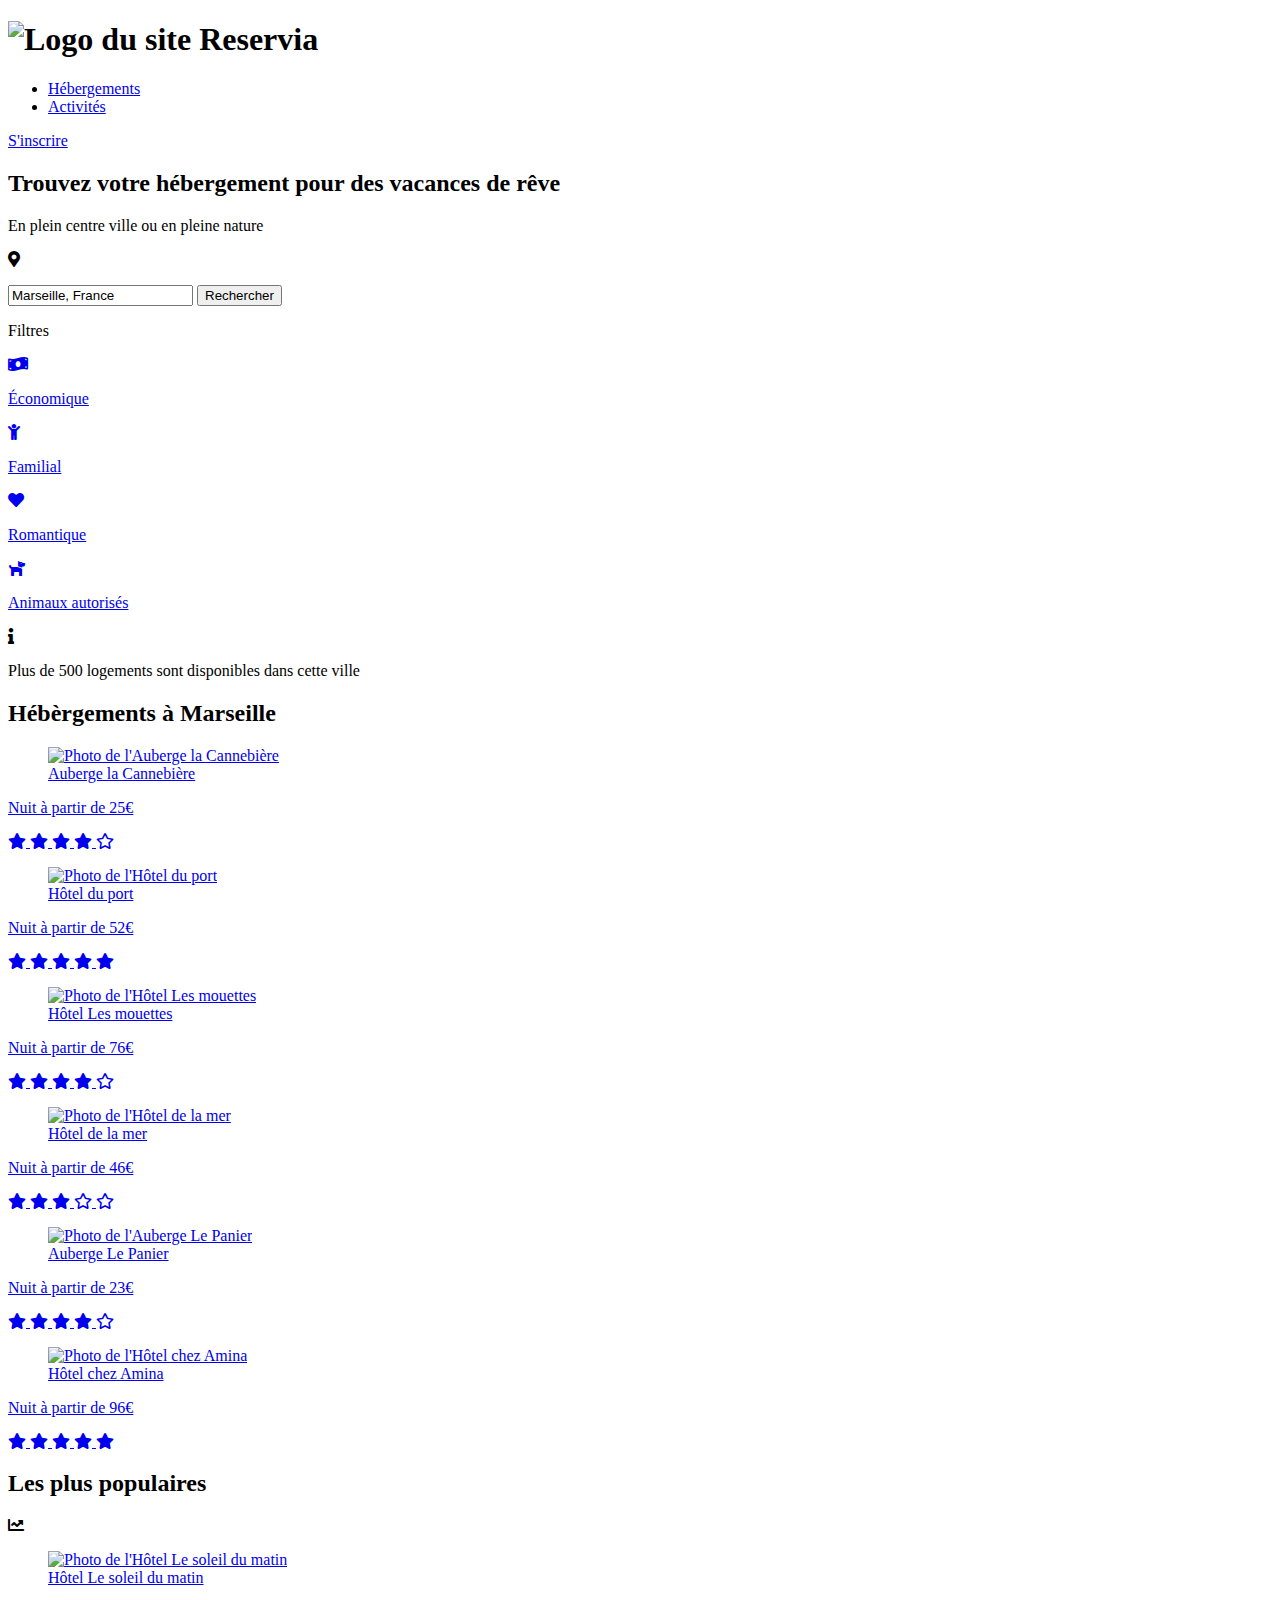
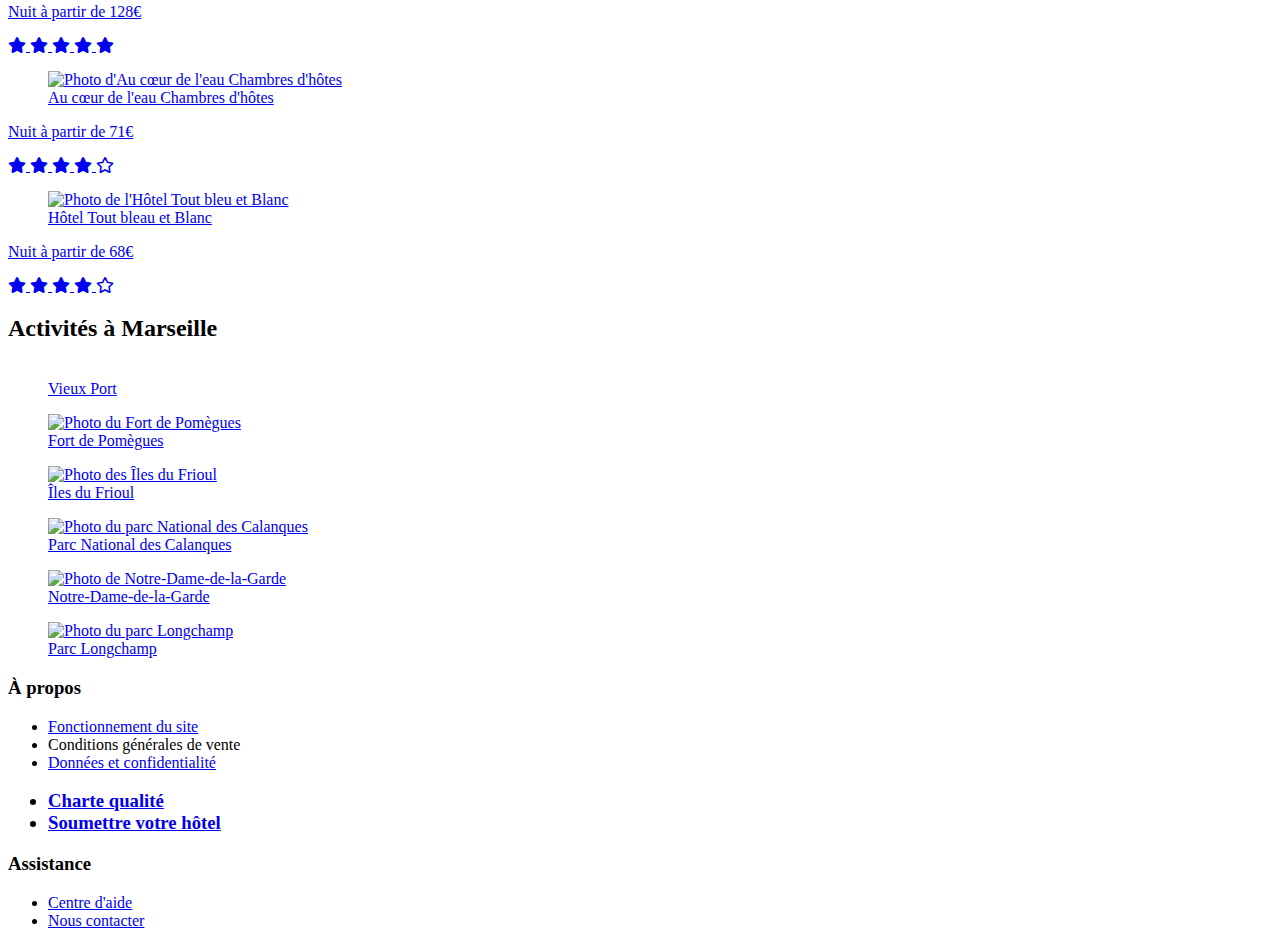
==== reservia.html @ 4b768fe3 "dossiers ajoutés" ====
<!DOCTYPE html>
<html lang="fr">
    <head>
        <meta charset="utf-8" />
        <link rel="stylesheet" href="style.css" />
        <link rel="stylesheet" href="icones/css/all.css" />
        <title>Reservia</title>
    </head>

    <body>
        <div id="bloc_page">
            <header>
                <div id="titre_principal">
                    <h1 id="logo_site"><img src="images/logo/Reservia.svg" alt="Logo du site Reservia" /></h1>
                </div>

                <nav>
                    <ul>
                        <li><a href="#hebergements">Hébergements</a></li>
                        <li><a href="#activites">Activités</a></li>
                    </ul>
                </nav>
                <p id="inscription"><a href="#">S'inscrire</a></p>
            </header>

            <h2>Trouvez votre hébergement pour des vacances de rêve</h2>
            <p>En plein centre ville ou en pleine nature</p>

            <section>
                <div id="recherche">
                    <i class="fas fa-map-marker-alt" id="map_marker"></i>
                    <form method="POST" action="">
                        <p>
                            <input type="search" value="Marseille, France" name="lieu" id="lieu" />
                            <button type="submit">Rechercher</button>
                        </p>
                    </form>
                </div>

                <div id="filtres">
                    <p>Filtres</p>
                    <a href="#">
                        <div class="filtre" id="eco">
                            <i class="fas fa-money-bill-wave"></i><p>Économique</p>
                        </div>
                    </a>
                    <a href="#">
                        <div class="filtre" id="famille">
                            <i class="fas fa-child"></i><p>Familial</p>
                        </div>
                    </a>
                    <a href="#">
                        <div class="filtre" id="romance">
                            <i class="fas fa-heart"></i><p>Romantique</p>
                        </div>
                    </a>
                    <a href="#">
                        <div class="filtre" id="animaux">
                            <i class="fas fa-dog"></i><p>Animaux autorisés</p>
                        </div>
                    </a>
                </div>

                <div id="info">
                    <i class="fas fa-info"></i><p>Plus de 500 logements sont disponibles dans cette ville</p>
                </div>

                <div id="hebergements">
                    <div id="heberge_globaux">
                        <h2>Hébèrgements à Marseille</h2>
                        <a href="#">
                            <div>
                                <figure>
                                    <img src="images/hebergements/4_small/marcus-loke-WQJvWU_HZFo-unsplash.jpg" alt="Photo de l'Auberge la Cannebière" />
                                    <figcaption>Auberge la Cannebière</figcaption>
                                </figure>
                                <p>Nuit à partir de 25€</p>
                                <i class="fas fa-star"></i>
                                <i class="fas fa-star"></i>
                                <i class="fas fa-star"></i>
                                <i class="fas fa-star"></i>
                                <i class="far fa-star"></i>
                            </div>
                        </a>
                        <a href="#">
                            <div>
                                <figure>
                                    <img src="images/hebergements/4_small/fred-kleber-gTbaxaVLvsg-unsplash.jpg" alt="Photo de l'Hôtel du port" />
                                    <figcaption>Hôtel du port</figcaption>
                                </figure>
                                <p>Nuit à partir de 52€</p>
                                <i class="fas fa-star"></i>
                                <i class="fas fa-star"></i>
                                <i class="fas fa-star"></i>
                                <i class="fas fa-star"></i>
                                <i class="fas fa-star"></i>
                            </div>
                        </a>
                        <a href="#">
                            <div>
                                <figure>
                                    <img src="images/hebergements/4_small/reisetopia-B8WIgxA_PFU-unsplash.jpg" alt="Photo de l'Hôtel Les mouettes" />
                                    <figcaption>Hôtel Les mouettes</figcaption>
                                </figure>
                                <p>Nuit à partir de 76€</p>
                                <i class="fas fa-star"></i>
                                <i class="fas fa-star"></i>
                                <i class="fas fa-star"></i>
                                <i class="fas fa-star"></i>
                                <i class="far fa-star"></i>
                            </div>
                        </a>
                        <a href="#">
                            <div>
                                <figure>
                                    <img src="images/hebergements/4_small/annie-spratt-Eg1qcIitAuA-unsplash.jpg" alt="Photo de l'Hôtel de la mer" />
                                    <figcaption>Hôtel de la mer</figcaption>
                                </figure>
                                <p>Nuit à partir de 46€</p>
                                <i class="fas fa-star"></i>
                                <i class="fas fa-star"></i>
                                <i class="fas fa-star"></i>
                                <i class="far fa-star"></i>
                                <i class="far fa-star"></i>
                            </div>
                        </a>
                        <a href="#">
                            <div>
                                <figure>
                                    <img src="images/hebergements/4_small/nicate-lee-kT-ZyaiwBe0-unsplash.jpg" alt="Photo de l'Auberge Le Panier" />
                                    <figcaption>Auberge Le Panier</figcaption>
                                </figure>
                                <p>Nuit à partir de 23€</p>
                                <i class="fas fa-star"></i>
                                <i class="fas fa-star"></i>
                                <i class="fas fa-star"></i>
                                <i class="fas fa-star"></i>
                                <i class="far fa-star"></i>
                            </div>
                        </a>
                        <a href="#">
                            <div>
                                <figure>
                                    <img src="images/hebergements/4_small/febrian-zakaria-M6S1WvfW68A-unsplash.jpg" alt="Photo de l'Hôtel chez Amina" />
                                    <figcaption>Hôtel chez Amina</figcaption>
                                </figure>
                                <p>Nuit à partir de 96€</p>
                                <i class="fas fa-star"></i>
                                <i class="fas fa-star"></i>
                                <i class="fas fa-star"></i>
                                <i class="fas fa-star"></i>
                                <i class="fas fa-star"></i>
                            </div>
                        </a>
                    </div>
                    <div id="populaires">
                        <h2>Les plus populaires</h2>
                        <i class="fas fa-chart-line"></i>
                        <a href="#">
                            <div>
                                <figure>
                                    <img src="images/hebergements/4_small/emile-guillemot-Bj_rcSC5XfE-unsplash.jpg" alt="Photo de l'Hôtel Le soleil du matin" />
                                    <figcaption>Hôtel Le soleil du matin</figcaption>
                                </figure>
                                <p>Nuit à partir de 128€</p>
                                <i class="fas fa-star"></i>
                                <i class="fas fa-star"></i>
                                <i class="fas fa-star"></i>
                                <i class="fas fa-star"></i>
                                <i class="fas fa-star"></i>
                            </div>
                        </a>
                        <a href="#">
                            <div>
                                <figure>
                                    <img src="images/hebergements/4_small/aw-creative-VGs8z60yT2c-unsplash.jpg" alt="Photo d'Au cœur de l'eau Chambres d'hôtes" />
                                    <figcaption>Au cœur de l'eau Chambres d'hôtes</figcaption>
                                </figure>
                                <p>Nuit à partir de 71€</p>
                                <i class="fas fa-star"></i>
                                <i class="fas fa-star"></i>
                                <i class="fas fa-star"></i>
                                <i class="fas fa-star"></i>
                                <i class="far fa-star"></i>
                            </div>
                        </a>
                        <a href="#">
                            <div>
                                <figure>
                                    <img src="images/hebergements/4_small/febrian-zakaria-sjvU0THccQA-unsplash.jpg" alt="Photo de l'Hôtel Tout bleu et Blanc" />
                                    <figcaption>Hôtel Tout bleau et Blanc</figcaption>
                                </figure>
                                <p>Nuit à partir de 68€</p>
                                <i class="fas fa-star"></i>
                                <i class="fas fa-star"></i>
                                <i class="fas fa-star"></i>
                                <i class="fas fa-star"></i>
                                <i class="far fa-star"></i>
                            </div>
                        </a>
                    </div>
                </div>
                
                <div id="activites">
                    <h2>Activités à Marseille</h2>
                    <a href="#">
                        <figure>
                            <img src="images/activites/4_small/reno-laithienne-QUgJhdY5Fyk-unsplash.jpg" alt=""Photo du Vieux Port />
                            <figcaption>Vieux Port</figcaption>
                        </figure>
                    </a>
                    <a href="#">
                        <figure>
                            <img src="images/activites/4_small/paul-hermann-QFTrLdQIRhI-unsplash.jpg" alt="Photo du Fort de Pomègues" />
                            <figcaption>Fort de Pomègues</figcaption>
                        </figure>
                    </a>
                    <a href="#">
                        <figure>
                            <img src="images/activites/4_small/kevin-hikari-rV_Qd1l-VXg-unsplash.jpg" alt="Photo des Îles du Frioul" />
                            <figcaption>Îles du Frioul</figcaption>
                        </figure>
                    </a>
                    <a href="#">
                        <figure>
                            <img src="images/activites/4_small/kilyan-sockalingum-NR8-cBCN3aI-unsplash.jpg" alt="Photo du parc National des Calanques" />
                            <figcaption>Parc National des Calanques</figcaption>
                        </figure>
                    </a>
                    <a href="#">
                        <figure>
                            <img src="images/activites/4_small/florian-wehde-xW9e8gdotxI-unsplash.jpg" alt="Photo de Notre-Dame-de-la-Garde" />
                            <figcaption>Notre-Dame-de-la-Garde</figcaption>
                        </figure>
                    </a>
                    <a href="#">
                        <figure>
                            <img src="images/activites/4_small/lena-paulin-wH2-EJoDcV0-unsplash.jpg" alt="Photo du parc Longchamp" />
                            <figcaption>Parc Longchamp</figcaption>
                        </figure>
                    </a>
                </div>
            </section>

            <footer>
                <div id="a_propos">
                    <h3>À propos</h3>
                    <ul>
                        <li><a href="#">Fonctionnement du site</a></li>
                        <li><a href="#"></a>Conditions générales de vente</li>
                        <li><a href="#">Données et confidentialité</a></li>
                    </ul>
                </div>
                <div id="nos_heberg">
                    <h3><Nos hébergements/h3>
                    <ul>
                        <li><a href="#">Charte qualité</a></li>
                        <li><a href="#">Soumettre votre hôtel</a></li>
                    </ul>
                </div>
                <div id="assistance">
                    <h3>Assistance</h3>
                    <ul>
                        <li><a href="#">Centre d'aide</a></li>
                        <li><a href="#">Nous contacter</a></li>
                    </ul>
                </div>
            </footer>
        </div>
    </body>
</html>
---- style.css ----
/* Définition des polices */

@font-face {
    font-family: 'ralewaythin';
    src: url('font/webfontkit-20210729-062537/raleway-variablefont_wght-webfont.eot');
    src: url('font/webfontkit-20210729-062537/raleway-variablefont_wght-webfont.eot?#iefix') format('embedded-opentype'),
         url('font/Raleway/Raleway-VariableFont_wght.ttf') format('truetype'),
         url('font/Raleway/Raleway-Italic-VariableFont_wght.ttf') format('truetype'),
         url('font/webfontkit-20210729-062537/raleway-variablefont_wght-webfont.woff') format('woff'),
         url('font/webfontkit-20210729-062537/raleway-variablefont_wght-webfont.svg#ralewaythin') format('svg');
    font-weight: normal;
    font-style: normal;
}
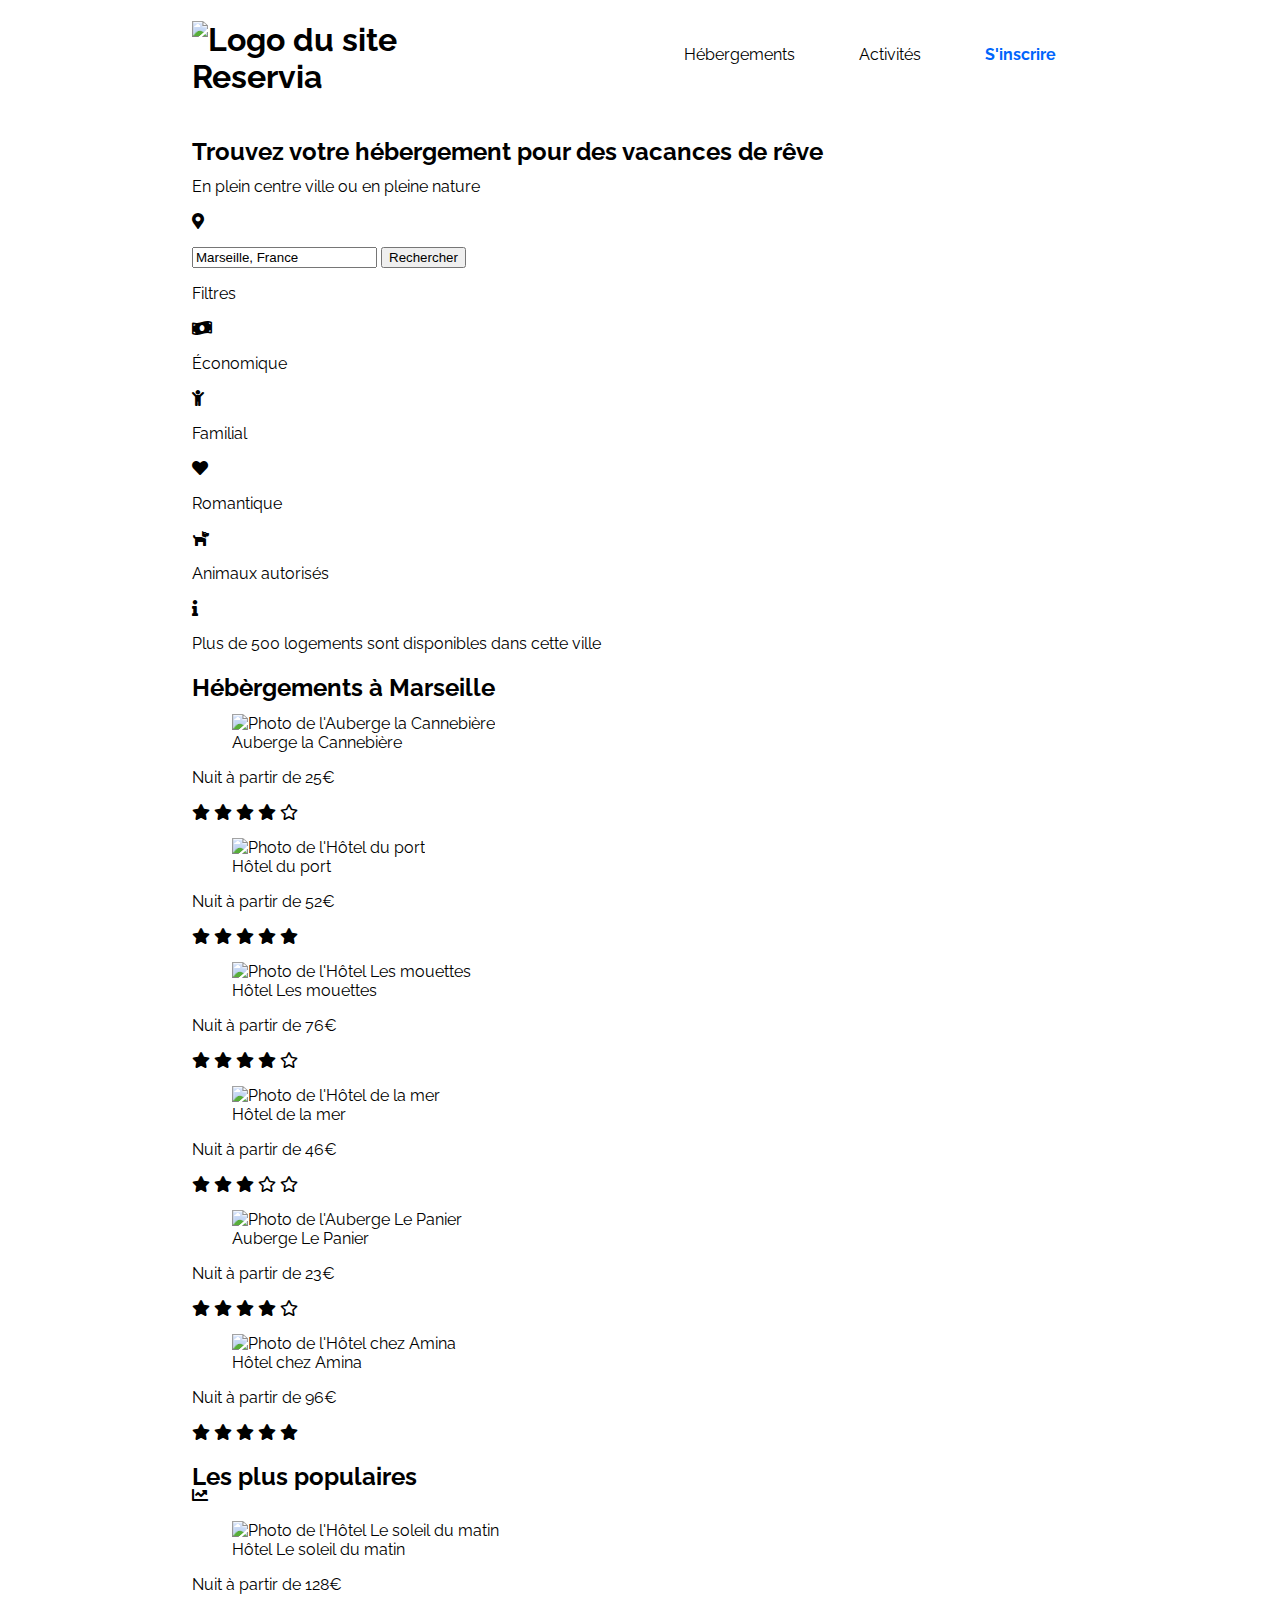
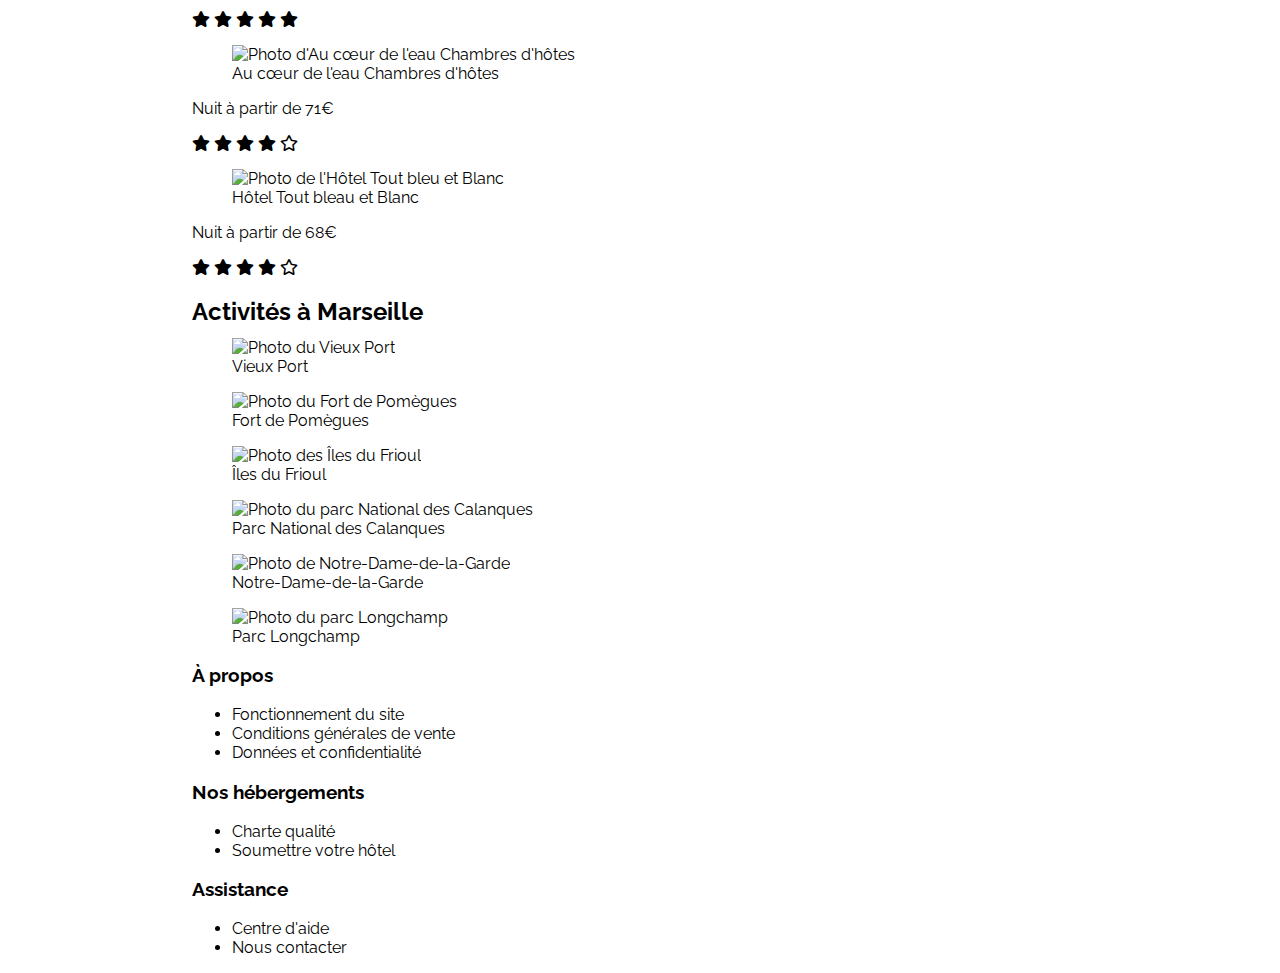
==== commit a0b30e75: "Légères modifications du html et mise en page du header terminée" ====
--- a/reservia.html
+++ b/reservia.html
@@ -8,28 +8,27 @@
     </head>
 
     <body>
-        <div id="bloc_page">
-            <header>
-                <div id="titre_principal">
-                    <h1 id="logo_site"><img src="images/logo/Reservia.svg" alt="Logo du site Reservia" /></h1>
-                </div>
-
-                <nav>
-                    <ul>
-                        <li><a href="#hebergements">Hébergements</a></li>
-                        <li><a href="#activites">Activités</a></li>
-                    </ul>
-                </nav>
-                <p id="inscription"><a href="#">S'inscrire</a></p>
-            </header>
-
-            <h2>Trouvez votre hébergement pour des vacances de rêve</h2>
-            <p>En plein centre ville ou en pleine nature</p>
+        <header>
+            <div id="titre_principal">
+                <h1 id="logo_site"><img src="images/logo/Reservia.svg" alt="Logo du site Reservia" /></h1>
+            </div>
+
+            <nav>
+                <ul>
+                    <a href="#hebergements"><li class="menu">Hébergements</li></a>
+                    <a href="#activites"><li class="menu">Activités</li></a>
+                    <li><a href="#" id="inscription">S'inscrire</a></li>
+                </ul>
+            </nav>
+        </header>
+
+        <h2>Trouvez votre hébergement pour des vacances de rêve</h2>
+        <p>En plein centre ville ou en pleine nature</p>
 
             <section>
                 <div id="recherche">
                     <i class="fas fa-map-marker-alt" id="map_marker"></i>
-                    <form method="POST" action="">
+                    <form method="GET" action="reservia.html">
                         <p>
                             <input type="search" value="Marseille, France" name="lieu" id="lieu" />
                             <button type="submit">Rechercher</button>
@@ -205,7 +204,7 @@
                     <h2>Activités à Marseille</h2>
                     <a href="#">
                         <figure>
-                            <img src="images/activites/4_small/reno-laithienne-QUgJhdY5Fyk-unsplash.jpg" alt=""Photo du Vieux Port />
+                            <img src="images/activites/4_small/reno-laithienne-QUgJhdY5Fyk-unsplash.jpg" alt="Photo du Vieux Port" />
                             <figcaption>Vieux Port</figcaption>
                         </figure>
                     </a>
@@ -247,12 +246,12 @@
                     <h3>À propos</h3>
                     <ul>
                         <li><a href="#">Fonctionnement du site</a></li>
-                        <li><a href="#"></a>Conditions générales de vente</li>
+                        <li><a href="#">Conditions générales de vente</a></li>
                         <li><a href="#">Données et confidentialité</a></li>
                     </ul>
                 </div>
                 <div id="nos_heberg">
-                    <h3><Nos hébergements/h3>
+                    <h3>Nos hébergements</h3>
                     <ul>
                         <li><a href="#">Charte qualité</a></li>
                         <li><a href="#">Soumettre votre hôtel</a></li>
@@ -266,6 +265,5 @@
                     </ul>
                 </div>
             </footer>
-        </div>
     </body>
 </html>--- a/style.css
+++ b/style.css
@@ -1,13 +1,78 @@
 /* Définition des polices */
 
-@font-face {
-    font-family: 'ralewaythin';
-    src: url('font/webfontkit-20210729-062537/raleway-variablefont_wght-webfont.eot');
-    src: url('font/webfontkit-20210729-062537/raleway-variablefont_wght-webfont.eot?#iefix') format('embedded-opentype'),
-         url('font/Raleway/Raleway-VariableFont_wght.ttf') format('truetype'),
-         url('font/Raleway/Raleway-Italic-VariableFont_wght.ttf') format('truetype'),
-         url('font/webfontkit-20210729-062537/raleway-variablefont_wght-webfont.woff') format('woff'),
-         url('font/webfontkit-20210729-062537/raleway-variablefont_wght-webfont.svg#ralewaythin') format('svg');
-    font-weight: normal;
-    font-style: normal;
-}+@import url("https://fonts.googleapis.com/css2?family=Raleway:wght@300;400;500;600;700;800;900&display=swap");
+
+/* Éléments principaux de la page */
+
+body
+{
+    font-family: "Raleway", "Sans serif";
+    margin-right: 15%;
+    margin-left: 15%;
+    margin-top: 0;
+}
+
+a
+{   
+    color: black;
+    text-decoration: none;
+}
+
+/* Header */
+
+header
+{
+    display: flex;
+    align-items: center;
+}
+
+nav
+{
+    display: flex;
+    justify-content: flex-end;
+    height: 100%;
+    width: 100%;
+    align-items: center;
+    margin-top: -0.8%;
+}
+
+nav ul
+{
+    list-style-type: none;
+    display: flex;
+    align-items: center;
+    margin: 0;
+}
+
+nav li
+{
+   padding: 2rem;
+   margin: 0;
+   align-content: center;
+}
+
+nav a
+{
+    color: black;
+    width: 100%;
+    height: 100%;
+}
+
+.menu:hover
+{
+    border-top: 3px solid #0065FC;
+    color: #0065FC;
+}
+
+#inscription
+{   
+    color: #0065FC;
+    font-weight: bold;
+}
+
+/* Sous titre */
+
+h2
+{
+    margin-bottom: -0.5%;
+}
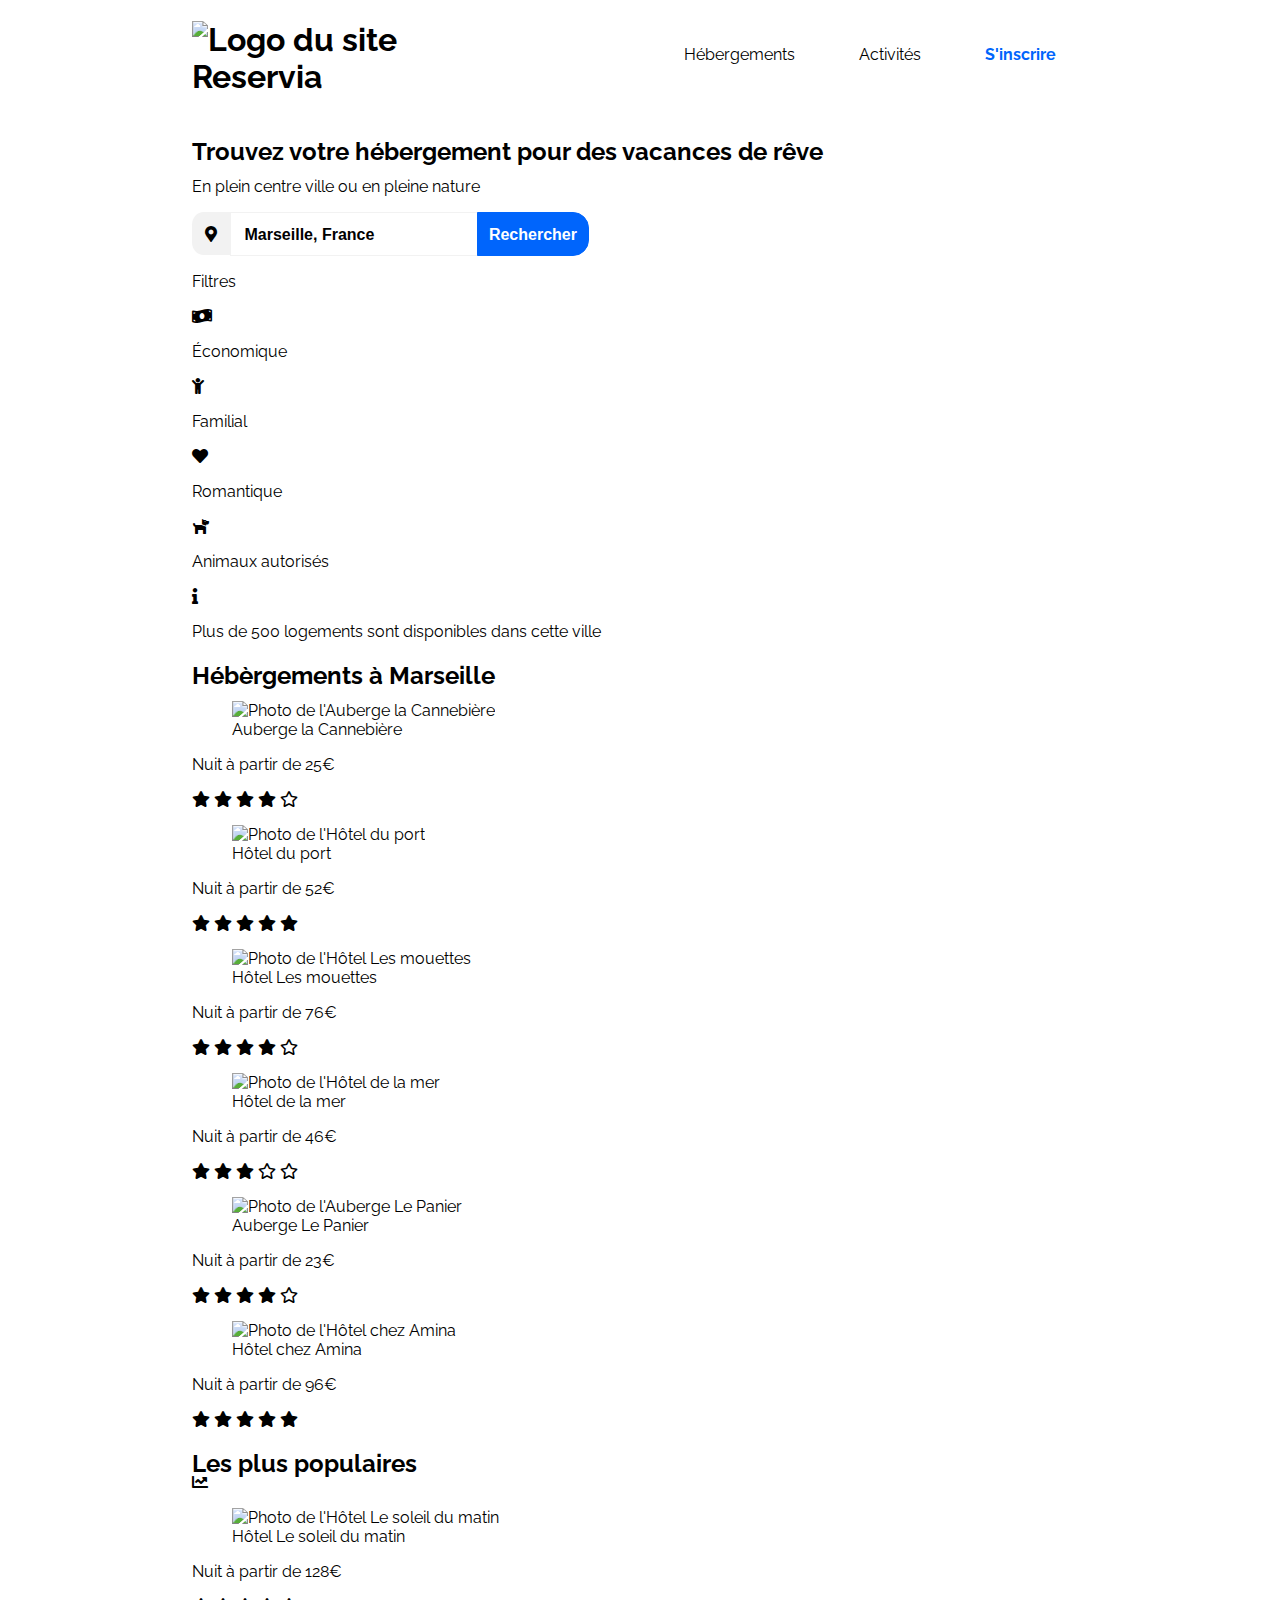
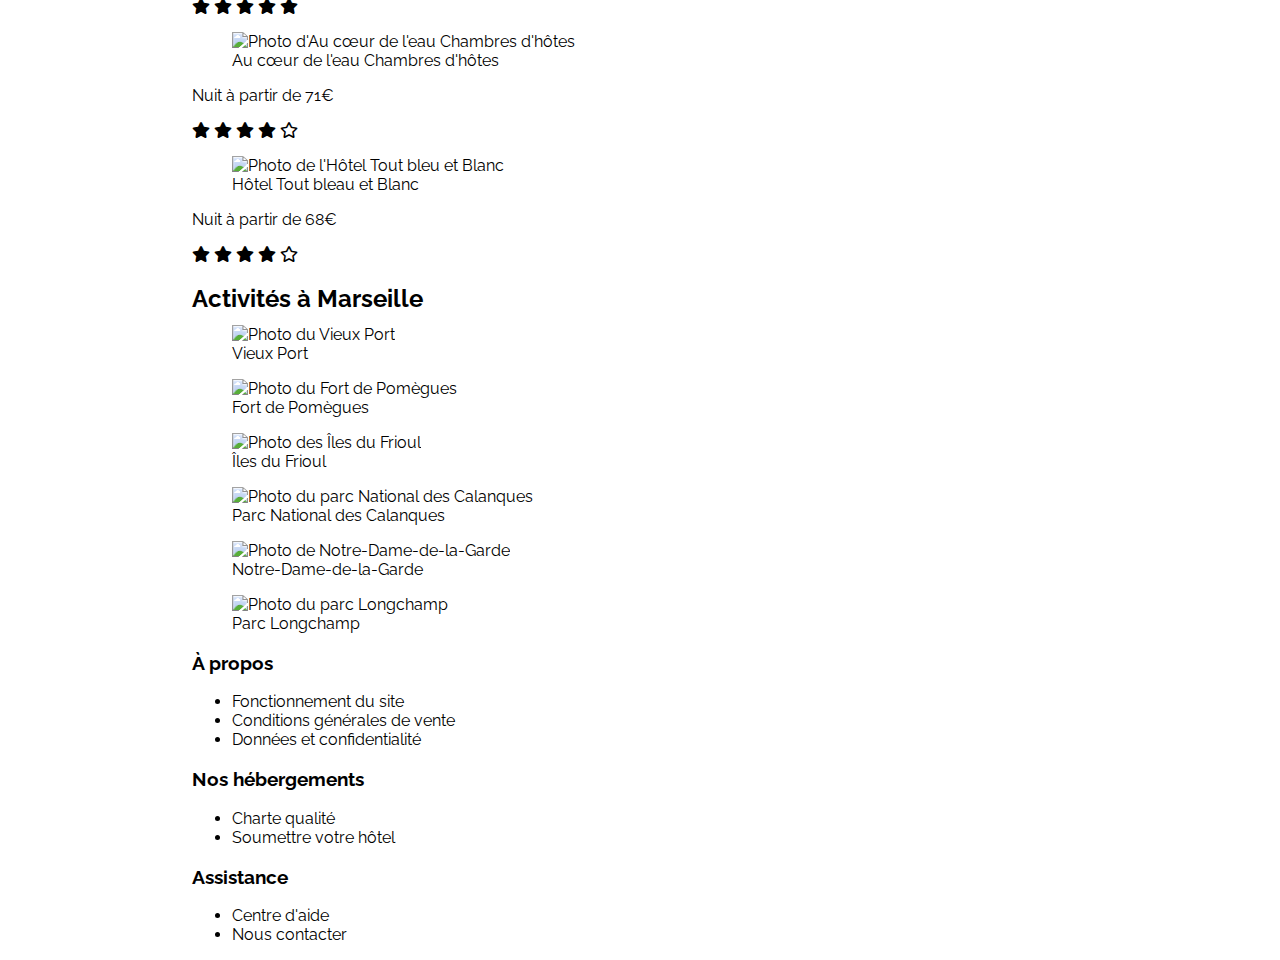
==== commit f130beeb: "légères modifs du html et mise en page css de la barre de recherche terminée" ====
--- a/reservia.html
+++ b/reservia.html
@@ -25,16 +25,14 @@
         <h2>Trouvez votre hébergement pour des vacances de rêve</h2>
         <p>En plein centre ville ou en pleine nature</p>
 
-            <section>
-                <div id="recherche">
-                    <i class="fas fa-map-marker-alt" id="map_marker"></i>
-                    <form method="GET" action="reservia.html">
-                        <p>
-                            <input type="search" value="Marseille, France" name="lieu" id="lieu" />
-                            <button type="submit">Rechercher</button>
-                        </p>
-                    </form>
-                </div>
+        <section>
+            <div id="recherche">
+                <form method="GET" action="reservia.html">
+                        <i class="fas fa-map-marker-alt" id="map_marker"></i>
+                        <input type="search" value="Marseille, France" name="lieu" id="lieu" />
+                        <button type="submit" id="submit">Rechercher</button>
+                </form>
+            </div>
 
                 <div id="filtres">
                     <p>Filtres</p>
--- a/style.css
+++ b/style.css
@@ -76,3 +76,40 @@
 {
     margin-bottom: -0.5%;
 }
+
+/* Barre de recherche */
+/* tester avec rem au lieu des pourcentages */
+
+#map_marker
+{
+    padding: 1.5%;
+    background-color: #F2F2F2;
+    border-top-left-radius: 30%;
+    border-bottom-left-radius: 30%;
+}
+
+#lieu
+{   
+    padding: 1.5%;
+    padding-bottom: 1.2%;
+    padding-top: 1.4%;
+    margin-left: -0.3rem;
+    border: 1px solid #F2F2F2;
+    font-weight: bold;
+    font-size: 1em;
+}
+
+#submit
+{
+    color: white;
+    font-weight: bold;
+    font-size: 1em;
+    background-color: #0065FC;
+    border-top-right-radius: 1rem;
+    border-bottom-right-radius: 1rem;
+    border: 1px solid #0065FC;
+    padding: 1.2%;
+    padding-top: 1.4%;
+    margin-left: -0.3rem;
+    cursor: pointer;
+}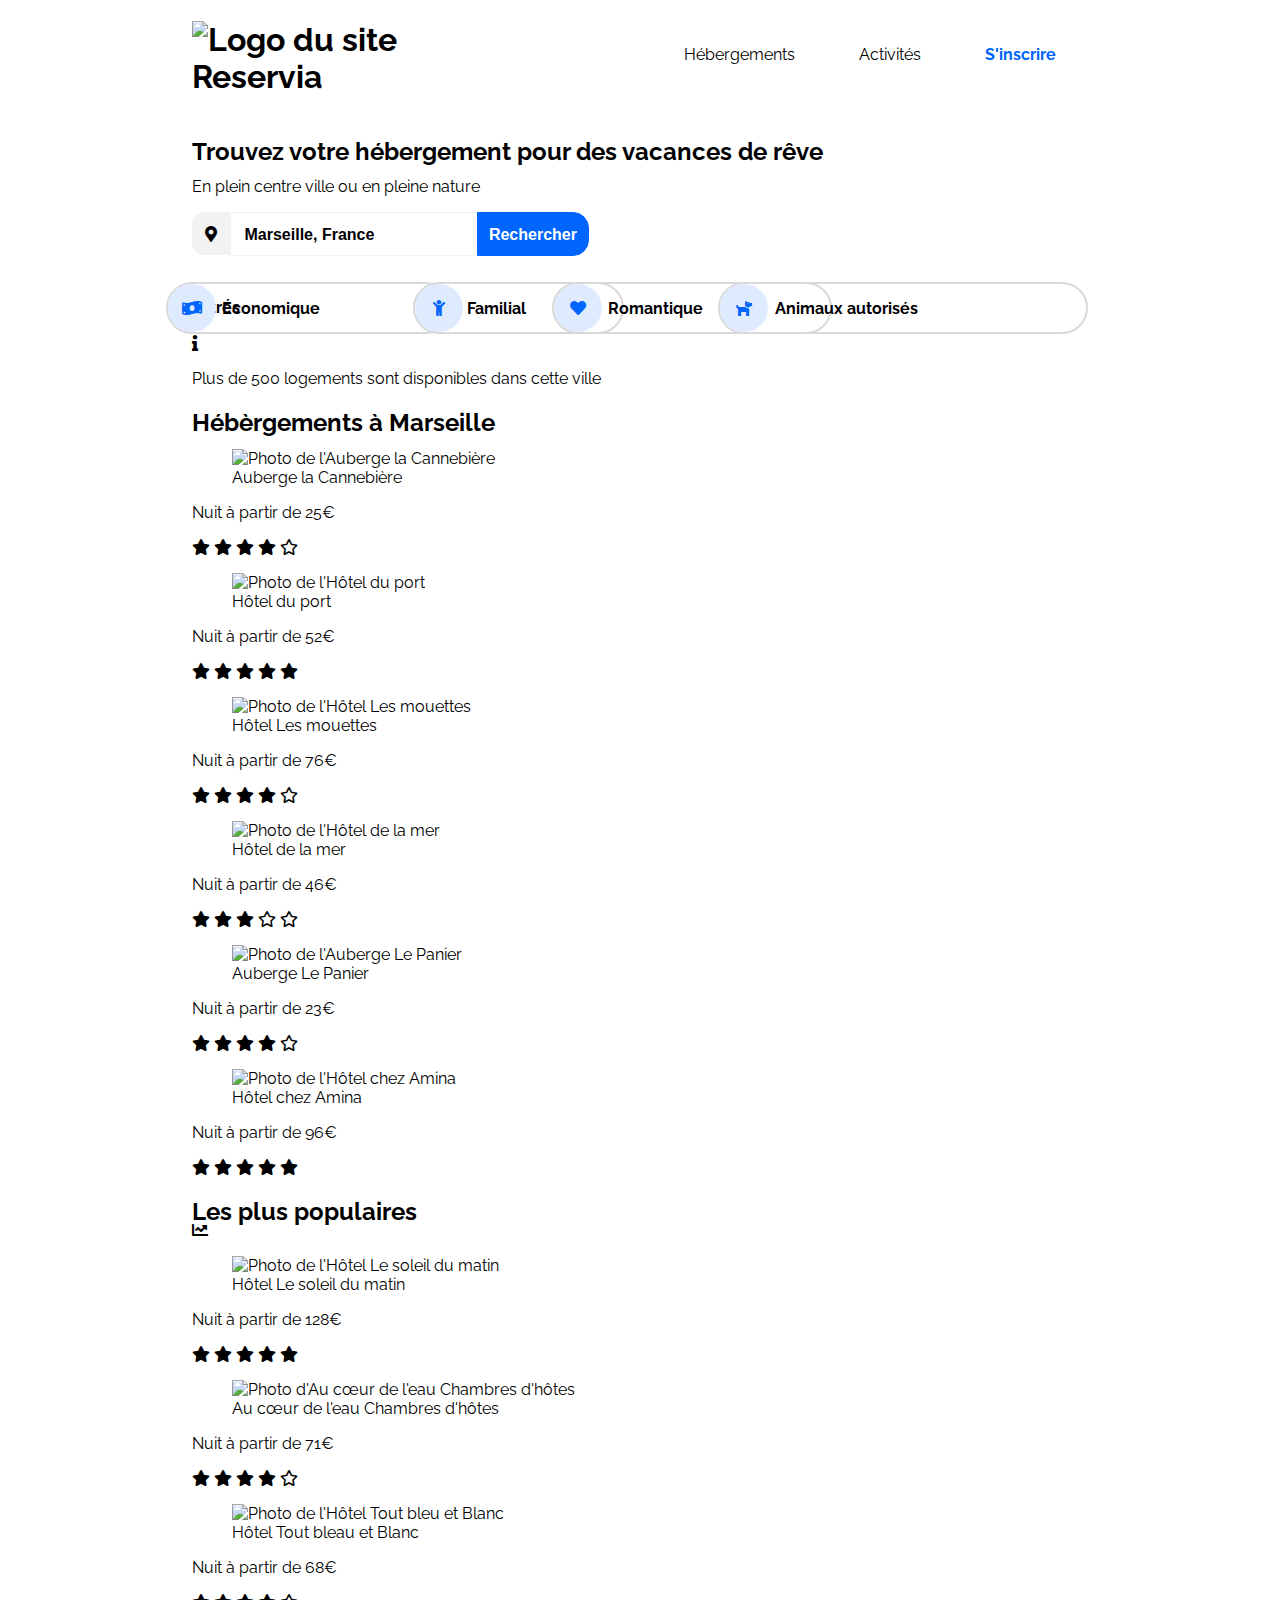
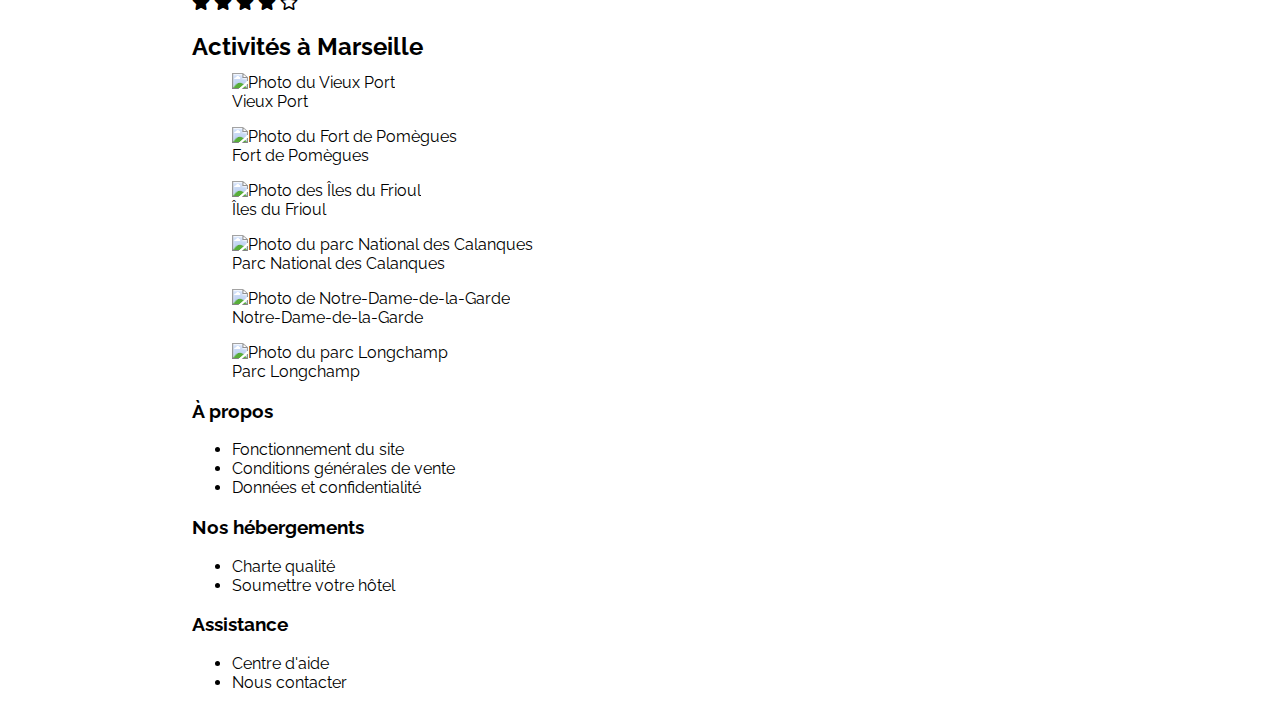
==== commit adad4455: "Mise en page des filtres entamée, html actualisé avec #inscription désormais dans le menu" ====
--- a/reservia.html
+++ b/reservia.html
@@ -34,29 +34,29 @@
                 </form>
             </div>
 
-                <div id="filtres">
-                    <p>Filtres</p>
-                    <a href="#">
-                        <div class="filtre" id="eco">
-                            <i class="fas fa-money-bill-wave"></i><p>Économique</p>
-                        </div>
-                    </a>
-                    <a href="#">
-                        <div class="filtre" id="famille">
-                            <i class="fas fa-child"></i><p>Familial</p>
-                        </div>
-                    </a>
-                    <a href="#">
-                        <div class="filtre" id="romance">
-                            <i class="fas fa-heart"></i><p>Romantique</p>
-                        </div>
-                    </a>
-                    <a href="#">
-                        <div class="filtre" id="animaux">
-                            <i class="fas fa-dog"></i><p>Animaux autorisés</p>
-                        </div>
-                    </a>
-                </div>
+            <div id="filtres">
+                <p>Filtres</p>
+                <a href="#">
+                    <div class="filtre" id="eco">
+                        <i class="fas fa-money-bill-wave"></i><span>Économique</span>
+                    </div>
+                </a>
+                <a href="#">
+                    <div class="filtre" id="famille">
+                        <i class="fas fa-child"></i><span>Familial</span>
+                    </div>
+                </a>
+                <a href="#">
+                    <div class="filtre" id="romance">
+                        <i class="fas fa-heart"></i><span>Romantique</span>
+                    </div>
+                </a>
+                <a href="#">
+                    <div class="filtre" id="animaux">
+                        <i class="fas fa-dog"></i><span>Animaux autorisés</span>
+                    </div>
+                </a>
+            </div>
 
                 <div id="info">
                     <i class="fas fa-info"></i><p>Plus de 500 logements sont disponibles dans cette ville</p>
--- a/style.css
+++ b/style.css
@@ -112,4 +112,40 @@
     padding-top: 1.4%;
     margin-left: -0.3rem;
     cursor: pointer;
+}
+
+/* Filtres */
+
+#filtres
+{
+    margin-top: 3%;
+    display: flex;
+    justify-content: space-between;
+    font-weight: bold;
+}
+
+#eco, #famille, #romance, #animaux
+{
+    display: flex;
+    align-items: center;
+    border: 2.5px solid #D9D9D9;
+    border-radius: 2rem;
+    margin-left: -90%;
+}
+
+#eco i, #famille i, #romance i, #animaux i
+{   
+    display: flex;
+    height: 3rem;
+    width: 3rem;
+    background-color: #DEEBFF;
+    border-radius: 100%;
+    justify-content: center;
+    align-items: center;
+    color: #0065FC;
+}
+
+#eco span, #famille span, #romance span, #animaux span
+{
+    margin: 0 2%;
 }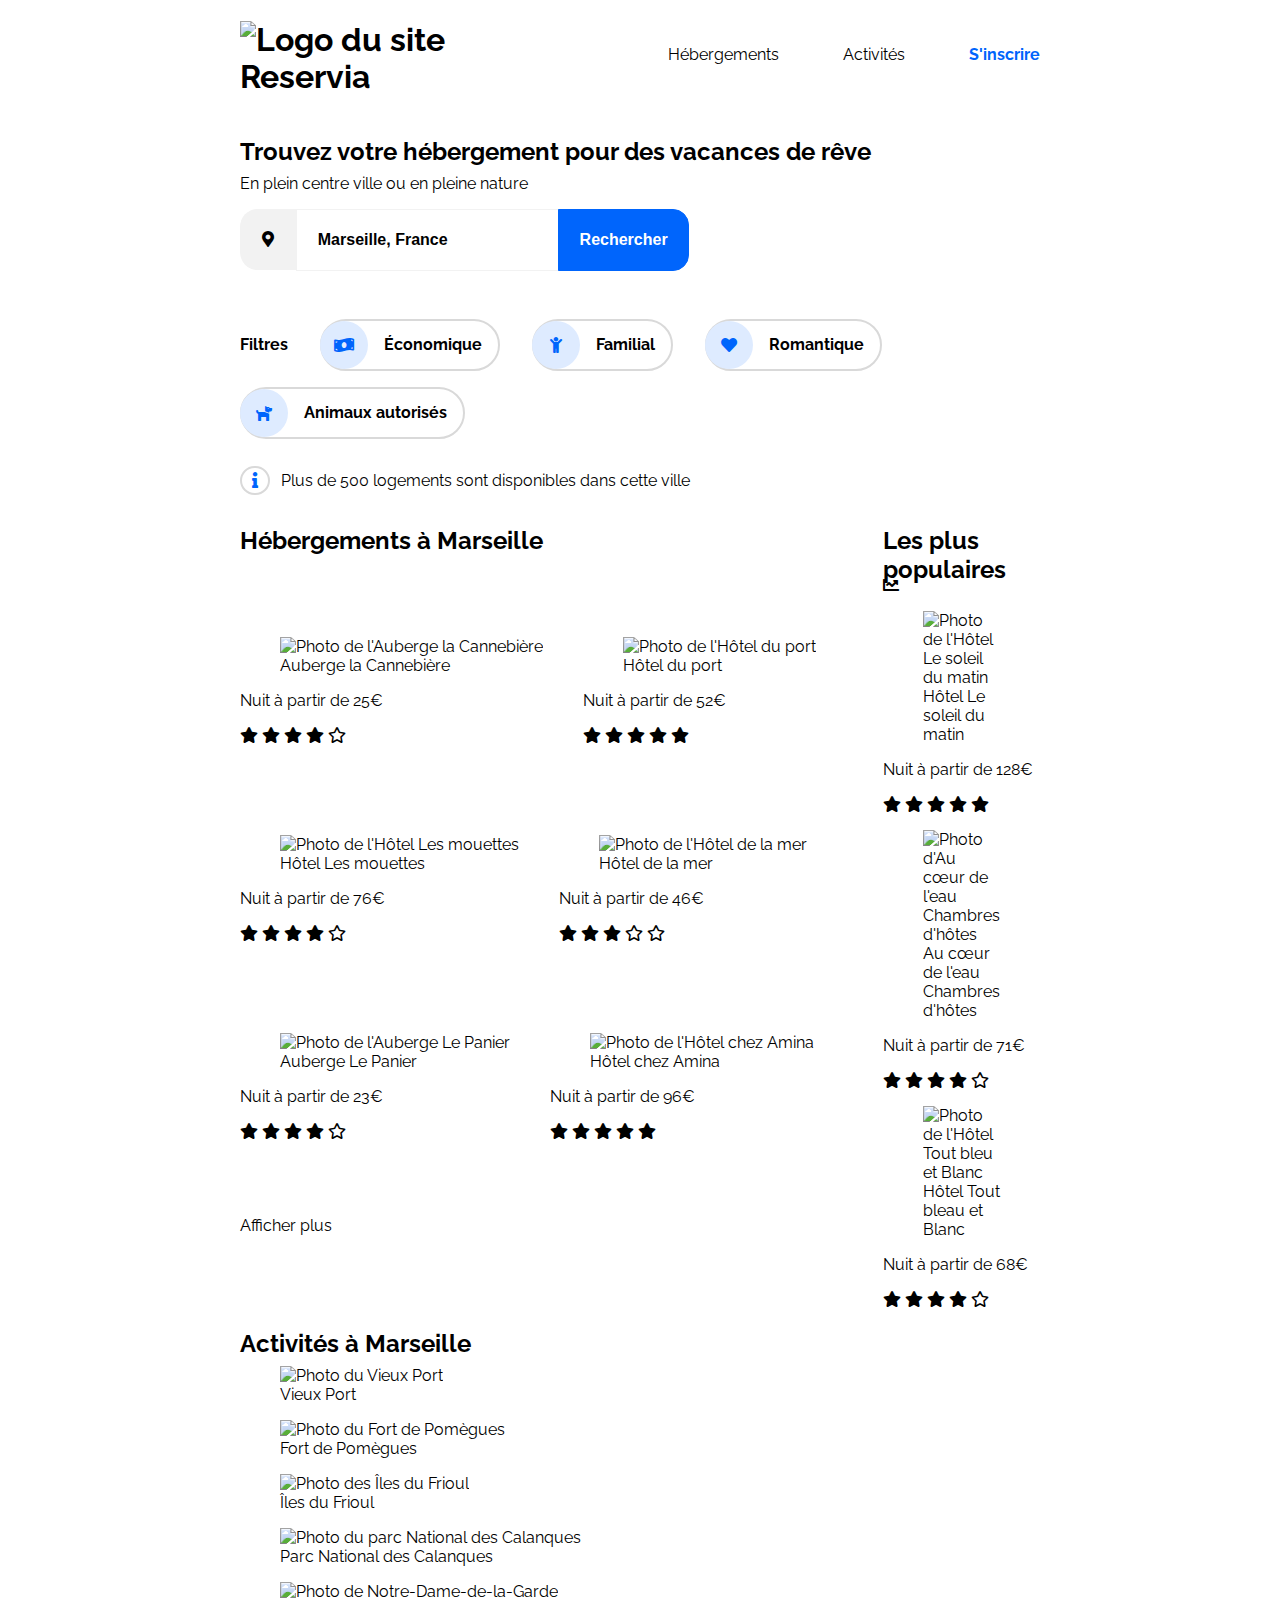
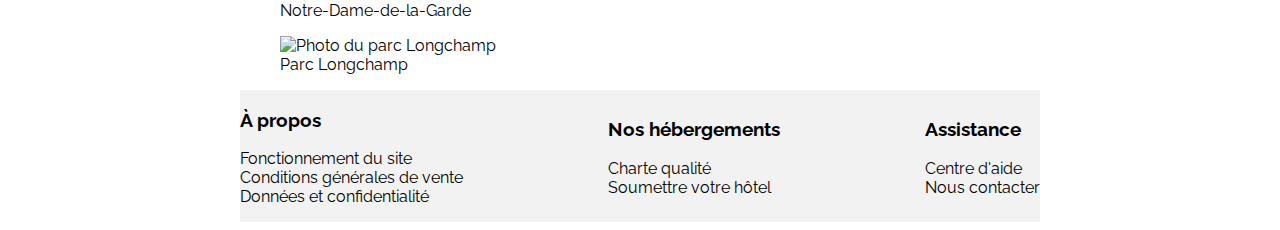
==== commit 5153c211: "Correction des unités utilisées dans le css et mise en page du html avec ajout de texte oublié" ====
--- a/reservia.html
+++ b/reservia.html
@@ -10,14 +10,23 @@
     <body>
         <header>
             <div id="titre_principal">
-                <h1 id="logo_site"><img src="images/logo/Reservia.svg" alt="Logo du site Reservia" /></h1>
+                <h1 id="logo_site">
+                    <img
+                        src="images/logo/Reservia.svg"
+                        alt="Logo du site Reservia"
+                    />
+                </h1>
             </div>
 
             <nav>
                 <ul>
-                    <a href="#hebergements"><li class="menu">Hébergements</li></a>
-                    <a href="#activites"><li class="menu">Activités</li></a>
-                    <li><a href="#" id="inscription">S'inscrire</a></li>
+                    <li class="menu">
+                        <a href="#hebergements">Hébergements</a>
+                    </li>
+                    <li class="menu"><a href="#activites">Activités</a></li>
+                    <li id="li_inscription">
+                        <a href="#" id="inscription">S'inscrire</a>
+                    </li>
                 </ul>
             </nav>
         </header>
@@ -28,9 +37,14 @@
         <section>
             <div id="recherche">
                 <form method="GET" action="reservia.html">
-                        <i class="fas fa-map-marker-alt" id="map_marker"></i>
-                        <input type="search" value="Marseille, France" name="lieu" id="lieu" />
-                        <button type="submit" id="submit">Rechercher</button>
+                    <i class="fas fa-map-marker-alt" id="map_marker"></i>
+                    <input
+                        type="search"
+                        value="Marseille, France"
+                        name="lieu"
+                        id="lieu"
+                    />
+                    <button type="submit" id="submit">Rechercher</button>
                 </form>
             </div>
 
@@ -38,7 +52,8 @@
                 <p>Filtres</p>
                 <a href="#">
                     <div class="filtre" id="eco">
-                        <i class="fas fa-money-bill-wave"></i><span>Économique</span>
+                        <i class="fas fa-money-bill-wave"></i
+                        ><span>Économique</span>
                     </div>
                 </a>
                 <a href="#">
@@ -58,210 +73,263 @@
                 </a>
             </div>
 
-                <div id="info">
-                    <i class="fas fa-info"></i><p>Plus de 500 logements sont disponibles dans cette ville</p>
+            <div id="info">
+                <i class="fas fa-info" id="info_icone"></i>
+                <p>Plus de 500 logements sont disponibles dans cette ville</p>
+            </div>
+
+            <div id="hebergements">
+                <div id="heberge_globaux">
+                    <h2>Hébergements à Marseille</h2>
+                    <a href="#">
+                        <div>
+                            <figure>
+                                <img
+                                    src="images/hebergements/4_small/marcus-loke-WQJvWU_HZFo-unsplash.jpg"
+                                    alt="Photo de l'Auberge la Cannebière"
+                                />
+                                <figcaption>Auberge la Cannebière</figcaption>
+                            </figure>
+                            <p>Nuit à partir de 25€</p>
+                            <i class="fas fa-star"></i>
+                            <i class="fas fa-star"></i>
+                            <i class="fas fa-star"></i>
+                            <i class="fas fa-star"></i>
+                            <i class="far fa-star"></i>
+                        </div>
+                    </a>
+                    <a href="#">
+                        <div>
+                            <figure>
+                                <img
+                                    src="images/hebergements/4_small/fred-kleber-gTbaxaVLvsg-unsplash.jpg"
+                                    alt="Photo de l'Hôtel du port"
+                                />
+                                <figcaption>Hôtel du port</figcaption>
+                            </figure>
+                            <p>Nuit à partir de 52€</p>
+                            <i class="fas fa-star"></i>
+                            <i class="fas fa-star"></i>
+                            <i class="fas fa-star"></i>
+                            <i class="fas fa-star"></i>
+                            <i class="fas fa-star"></i>
+                        </div>
+                    </a>
+                    <a href="#">
+                        <div>
+                            <figure>
+                                <img
+                                    src="images/hebergements/4_small/reisetopia-B8WIgxA_PFU-unsplash.jpg"
+                                    alt="Photo de l'Hôtel Les mouettes"
+                                />
+                                <figcaption>Hôtel Les mouettes</figcaption>
+                            </figure>
+                            <p>Nuit à partir de 76€</p>
+                            <i class="fas fa-star"></i>
+                            <i class="fas fa-star"></i>
+                            <i class="fas fa-star"></i>
+                            <i class="fas fa-star"></i>
+                            <i class="far fa-star"></i>
+                        </div>
+                    </a>
+                    <a href="#">
+                        <div>
+                            <figure>
+                                <img
+                                    src="images/hebergements/4_small/annie-spratt-Eg1qcIitAuA-unsplash.jpg"
+                                    alt="Photo de l'Hôtel de la mer"
+                                />
+                                <figcaption>Hôtel de la mer</figcaption>
+                            </figure>
+                            <p>Nuit à partir de 46€</p>
+                            <i class="fas fa-star"></i>
+                            <i class="fas fa-star"></i>
+                            <i class="fas fa-star"></i>
+                            <i class="far fa-star"></i>
+                            <i class="far fa-star"></i>
+                        </div>
+                    </a>
+                    <a href="#">
+                        <div>
+                            <figure>
+                                <img
+                                    src="images/hebergements/4_small/nicate-lee-kT-ZyaiwBe0-unsplash.jpg"
+                                    alt="Photo de l'Auberge Le Panier"
+                                />
+                                <figcaption>Auberge Le Panier</figcaption>
+                            </figure>
+                            <p>Nuit à partir de 23€</p>
+                            <i class="fas fa-star"></i>
+                            <i class="fas fa-star"></i>
+                            <i class="fas fa-star"></i>
+                            <i class="fas fa-star"></i>
+                            <i class="far fa-star"></i>
+                        </div>
+                    </a>
+                    <a href="#">
+                        <div>
+                            <figure>
+                                <img
+                                    src="images/hebergements/4_small/febrian-zakaria-M6S1WvfW68A-unsplash.jpg"
+                                    alt="Photo de l'Hôtel chez Amina"
+                                />
+                                <figcaption>Hôtel chez Amina</figcaption>
+                            </figure>
+                            <p>Nuit à partir de 96€</p>
+                            <i class="fas fa-star"></i>
+                            <i class="fas fa-star"></i>
+                            <i class="fas fa-star"></i>
+                            <i class="fas fa-star"></i>
+                            <i class="fas fa-star"></i>
+                        </div>
+                    </a>
+                    <a href="#">Afficher plus</a>
                 </div>
-
-                <div id="hebergements">
-                    <div id="heberge_globaux">
-                        <h2>Hébèrgements à Marseille</h2>
-                        <a href="#">
-                            <div>
-                                <figure>
-                                    <img src="images/hebergements/4_small/marcus-loke-WQJvWU_HZFo-unsplash.jpg" alt="Photo de l'Auberge la Cannebière" />
-                                    <figcaption>Auberge la Cannebière</figcaption>
-                                </figure>
-                                <p>Nuit à partir de 25€</p>
-                                <i class="fas fa-star"></i>
-                                <i class="fas fa-star"></i>
-                                <i class="fas fa-star"></i>
-                                <i class="fas fa-star"></i>
-                                <i class="far fa-star"></i>
-                            </div>
-                        </a>
-                        <a href="#">
-                            <div>
-                                <figure>
-                                    <img src="images/hebergements/4_small/fred-kleber-gTbaxaVLvsg-unsplash.jpg" alt="Photo de l'Hôtel du port" />
-                                    <figcaption>Hôtel du port</figcaption>
-                                </figure>
-                                <p>Nuit à partir de 52€</p>
-                                <i class="fas fa-star"></i>
-                                <i class="fas fa-star"></i>
-                                <i class="fas fa-star"></i>
-                                <i class="fas fa-star"></i>
-                                <i class="fas fa-star"></i>
-                            </div>
-                        </a>
-                        <a href="#">
-                            <div>
-                                <figure>
-                                    <img src="images/hebergements/4_small/reisetopia-B8WIgxA_PFU-unsplash.jpg" alt="Photo de l'Hôtel Les mouettes" />
-                                    <figcaption>Hôtel Les mouettes</figcaption>
-                                </figure>
-                                <p>Nuit à partir de 76€</p>
-                                <i class="fas fa-star"></i>
-                                <i class="fas fa-star"></i>
-                                <i class="fas fa-star"></i>
-                                <i class="fas fa-star"></i>
-                                <i class="far fa-star"></i>
-                            </div>
-                        </a>
-                        <a href="#">
-                            <div>
-                                <figure>
-                                    <img src="images/hebergements/4_small/annie-spratt-Eg1qcIitAuA-unsplash.jpg" alt="Photo de l'Hôtel de la mer" />
-                                    <figcaption>Hôtel de la mer</figcaption>
-                                </figure>
-                                <p>Nuit à partir de 46€</p>
-                                <i class="fas fa-star"></i>
-                                <i class="fas fa-star"></i>
-                                <i class="fas fa-star"></i>
-                                <i class="far fa-star"></i>
-                                <i class="far fa-star"></i>
-                            </div>
-                        </a>
-                        <a href="#">
-                            <div>
-                                <figure>
-                                    <img src="images/hebergements/4_small/nicate-lee-kT-ZyaiwBe0-unsplash.jpg" alt="Photo de l'Auberge Le Panier" />
-                                    <figcaption>Auberge Le Panier</figcaption>
-                                </figure>
-                                <p>Nuit à partir de 23€</p>
-                                <i class="fas fa-star"></i>
-                                <i class="fas fa-star"></i>
-                                <i class="fas fa-star"></i>
-                                <i class="fas fa-star"></i>
-                                <i class="far fa-star"></i>
-                            </div>
-                        </a>
-                        <a href="#">
-                            <div>
-                                <figure>
-                                    <img src="images/hebergements/4_small/febrian-zakaria-M6S1WvfW68A-unsplash.jpg" alt="Photo de l'Hôtel chez Amina" />
-                                    <figcaption>Hôtel chez Amina</figcaption>
-                                </figure>
-                                <p>Nuit à partir de 96€</p>
-                                <i class="fas fa-star"></i>
-                                <i class="fas fa-star"></i>
-                                <i class="fas fa-star"></i>
-                                <i class="fas fa-star"></i>
-                                <i class="fas fa-star"></i>
-                            </div>
-                        </a>
-                    </div>
-                    <div id="populaires">
-                        <h2>Les plus populaires</h2>
-                        <i class="fas fa-chart-line"></i>
-                        <a href="#">
-                            <div>
-                                <figure>
-                                    <img src="images/hebergements/4_small/emile-guillemot-Bj_rcSC5XfE-unsplash.jpg" alt="Photo de l'Hôtel Le soleil du matin" />
-                                    <figcaption>Hôtel Le soleil du matin</figcaption>
-                                </figure>
-                                <p>Nuit à partir de 128€</p>
-                                <i class="fas fa-star"></i>
-                                <i class="fas fa-star"></i>
-                                <i class="fas fa-star"></i>
-                                <i class="fas fa-star"></i>
-                                <i class="fas fa-star"></i>
-                            </div>
-                        </a>
-                        <a href="#">
-                            <div>
-                                <figure>
-                                    <img src="images/hebergements/4_small/aw-creative-VGs8z60yT2c-unsplash.jpg" alt="Photo d'Au cœur de l'eau Chambres d'hôtes" />
-                                    <figcaption>Au cœur de l'eau Chambres d'hôtes</figcaption>
-                                </figure>
-                                <p>Nuit à partir de 71€</p>
-                                <i class="fas fa-star"></i>
-                                <i class="fas fa-star"></i>
-                                <i class="fas fa-star"></i>
-                                <i class="fas fa-star"></i>
-                                <i class="far fa-star"></i>
-                            </div>
-                        </a>
-                        <a href="#">
-                            <div>
-                                <figure>
-                                    <img src="images/hebergements/4_small/febrian-zakaria-sjvU0THccQA-unsplash.jpg" alt="Photo de l'Hôtel Tout bleu et Blanc" />
-                                    <figcaption>Hôtel Tout bleau et Blanc</figcaption>
-                                </figure>
-                                <p>Nuit à partir de 68€</p>
-                                <i class="fas fa-star"></i>
-                                <i class="fas fa-star"></i>
-                                <i class="fas fa-star"></i>
-                                <i class="fas fa-star"></i>
-                                <i class="far fa-star"></i>
-                            </div>
-                        </a>
-                    </div>
+                <div id="populaires">
+                    <h2>Les plus populaires</h2>
+                    <i class="fas fa-chart-line"></i>
+                    <a href="#">
+                        <div>
+                            <figure>
+                                <img
+                                    src="images/hebergements/4_small/emile-guillemot-Bj_rcSC5XfE-unsplash.jpg"
+                                    alt="Photo de l'Hôtel Le soleil du matin"
+                                />
+                                <figcaption>
+                                    Hôtel Le soleil du matin
+                                </figcaption>
+                            </figure>
+                            <p>Nuit à partir de 128€</p>
+                            <i class="fas fa-star"></i>
+                            <i class="fas fa-star"></i>
+                            <i class="fas fa-star"></i>
+                            <i class="fas fa-star"></i>
+                            <i class="fas fa-star"></i>
+                        </div>
+                    </a>
+                    <a href="#">
+                        <div>
+                            <figure>
+                                <img
+                                    src="images/hebergements/4_small/aw-creative-VGs8z60yT2c-unsplash.jpg"
+                                    alt="Photo d'Au cœur de l'eau Chambres d'hôtes"
+                                />
+                                <figcaption>
+                                    Au cœur de l'eau Chambres d'hôtes
+                                </figcaption>
+                            </figure>
+                            <p>Nuit à partir de 71€</p>
+                            <i class="fas fa-star"></i>
+                            <i class="fas fa-star"></i>
+                            <i class="fas fa-star"></i>
+                            <i class="fas fa-star"></i>
+                            <i class="far fa-star"></i>
+                        </div>
+                    </a>
+                    <a href="#">
+                        <div>
+                            <figure>
+                                <img
+                                    src="images/hebergements/4_small/febrian-zakaria-sjvU0THccQA-unsplash.jpg"
+                                    alt="Photo de l'Hôtel Tout bleu et Blanc"
+                                />
+                                <figcaption>
+                                    Hôtel Tout bleau et Blanc
+                                </figcaption>
+                            </figure>
+                            <p>Nuit à partir de 68€</p>
+                            <i class="fas fa-star"></i>
+                            <i class="fas fa-star"></i>
+                            <i class="fas fa-star"></i>
+                            <i class="fas fa-star"></i>
+                            <i class="far fa-star"></i>
+                        </div>
+                    </a>
                 </div>
-                
-                <div id="activites">
-                    <h2>Activités à Marseille</h2>
-                    <a href="#">
-                        <figure>
-                            <img src="images/activites/4_small/reno-laithienne-QUgJhdY5Fyk-unsplash.jpg" alt="Photo du Vieux Port" />
-                            <figcaption>Vieux Port</figcaption>
-                        </figure>
-                    </a>
-                    <a href="#">
-                        <figure>
-                            <img src="images/activites/4_small/paul-hermann-QFTrLdQIRhI-unsplash.jpg" alt="Photo du Fort de Pomègues" />
-                            <figcaption>Fort de Pomègues</figcaption>
-                        </figure>
-                    </a>
-                    <a href="#">
-                        <figure>
-                            <img src="images/activites/4_small/kevin-hikari-rV_Qd1l-VXg-unsplash.jpg" alt="Photo des Îles du Frioul" />
-                            <figcaption>Îles du Frioul</figcaption>
-                        </figure>
-                    </a>
-                    <a href="#">
-                        <figure>
-                            <img src="images/activites/4_small/kilyan-sockalingum-NR8-cBCN3aI-unsplash.jpg" alt="Photo du parc National des Calanques" />
-                            <figcaption>Parc National des Calanques</figcaption>
-                        </figure>
-                    </a>
-                    <a href="#">
-                        <figure>
-                            <img src="images/activites/4_small/florian-wehde-xW9e8gdotxI-unsplash.jpg" alt="Photo de Notre-Dame-de-la-Garde" />
-                            <figcaption>Notre-Dame-de-la-Garde</figcaption>
-                        </figure>
-                    </a>
-                    <a href="#">
-                        <figure>
-                            <img src="images/activites/4_small/lena-paulin-wH2-EJoDcV0-unsplash.jpg" alt="Photo du parc Longchamp" />
-                            <figcaption>Parc Longchamp</figcaption>
-                        </figure>
-                    </a>
-                </div>
-            </section>
-
-            <footer>
-                <div id="a_propos">
-                    <h3>À propos</h3>
-                    <ul>
-                        <li><a href="#">Fonctionnement du site</a></li>
-                        <li><a href="#">Conditions générales de vente</a></li>
-                        <li><a href="#">Données et confidentialité</a></li>
-                    </ul>
-                </div>
-                <div id="nos_heberg">
-                    <h3>Nos hébergements</h3>
-                    <ul>
-                        <li><a href="#">Charte qualité</a></li>
-                        <li><a href="#">Soumettre votre hôtel</a></li>
-                    </ul>
-                </div>
-                <div id="assistance">
-                    <h3>Assistance</h3>
-                    <ul>
-                        <li><a href="#">Centre d'aide</a></li>
-                        <li><a href="#">Nous contacter</a></li>
-                    </ul>
-                </div>
-            </footer>
+            </div>
+
+            <div id="activites">
+                <h2>Activités à Marseille</h2>
+                <a href="#">
+                    <figure>
+                        <img
+                            src="images/activites/4_small/reno-laithienne-QUgJhdY5Fyk-unsplash.jpg"
+                            alt="Photo du Vieux Port"
+                        />
+                        <figcaption>Vieux Port</figcaption>
+                    </figure>
+                </a>
+                <a href="#">
+                    <figure>
+                        <img
+                            src="images/activites/4_small/paul-hermann-QFTrLdQIRhI-unsplash.jpg"
+                            alt="Photo du Fort de Pomègues"
+                        />
+                        <figcaption>Fort de Pomègues</figcaption>
+                    </figure>
+                </a>
+                <a href="#">
+                    <figure>
+                        <img
+                            src="images/activites/4_small/kevin-hikari-rV_Qd1l-VXg-unsplash.jpg"
+                            alt="Photo des Îles du Frioul"
+                        />
+                        <figcaption>Îles du Frioul</figcaption>
+                    </figure>
+                </a>
+                <a href="#">
+                    <figure>
+                        <img
+                            src="images/activites/4_small/kilyan-sockalingum-NR8-cBCN3aI-unsplash.jpg"
+                            alt="Photo du parc National des Calanques"
+                        />
+                        <figcaption>Parc National des Calanques</figcaption>
+                    </figure>
+                </a>
+                <a href="#">
+                    <figure>
+                        <img
+                            src="images/activites/4_small/florian-wehde-xW9e8gdotxI-unsplash.jpg"
+                            alt="Photo de Notre-Dame-de-la-Garde"
+                        />
+                        <figcaption>Notre-Dame-de-la-Garde</figcaption>
+                    </figure>
+                </a>
+                <a href="#">
+                    <figure>
+                        <img
+                            src="images/activites/4_small/lena-paulin-wH2-EJoDcV0-unsplash.jpg"
+                            alt="Photo du parc Longchamp"
+                        />
+                        <figcaption>Parc Longchamp</figcaption>
+                    </figure>
+                </a>
+            </div>
+        </section>
+
+        <footer>
+            <div id="a_propos">
+                <h3>À propos</h3>
+                <ul>
+                    <li><a href="#">Fonctionnement du site</a></li>
+                    <li><a href="#">Conditions générales de vente</a></li>
+                    <li><a href="#">Données et confidentialité</a></li>
+                </ul>
+            </div>
+            <div id="nos_heberg">
+                <h3>Nos hébergements</h3>
+                <ul>
+                    <li><a href="#">Charte qualité</a></li>
+                    <li><a href="#">Soumettre votre hôtel</a></li>
+                </ul>
+            </div>
+            <div id="assistance">
+                <h3>Assistance</h3>
+                <ul>
+                    <li><a href="#">Centre d'aide</a></li>
+                    <li><a href="#">Nous contacter</a></li>
+                </ul>
+            </div>
+        </footer>
     </body>
-</html>+</html>
--- a/style.css
+++ b/style.css
@@ -7,8 +7,8 @@
 body
 {
     font-family: "Raleway", "Sans serif";
-    margin-right: 15%;
-    margin-left: 15%;
+    margin-right: 15rem;
+    margin-left: 15rem;
     margin-top: 0;
 }
 
@@ -30,10 +30,10 @@
 {
     display: flex;
     justify-content: flex-end;
-    height: 100%;
+    min-height: 100%;
     width: 100%;
     align-items: center;
-    margin-top: -0.8%;
+    margin-top: -0.5rem;
 }
 
 nav ul
@@ -51,22 +51,29 @@
    align-content: center;
 }
 
+#li_inscription
+{
+    padding-right: 0;
+}
 nav a
 {
     color: black;
     width: 100%;
-    height: 100%;
 }
 
 .menu:hover
 {
     border-top: 3px solid #0065FC;
+}
+
+.menu a:hover
+{
+    color:#0065FC
+}
+
+#inscription
+{   
     color: #0065FC;
-}
-
-#inscription
-{   
-    color: #0065FC;
     font-weight: bold;
 }
 
@@ -74,15 +81,14 @@
 
 h2
 {
-    margin-bottom: -0.5%;
+    margin-bottom: -0.5rem;
 }
 
 /* Barre de recherche */
-/* tester avec rem au lieu des pourcentages */
 
 #map_marker
 {
-    padding: 1.5%;
+    padding: 1.4rem;
     background-color: #F2F2F2;
     border-top-left-radius: 30%;
     border-bottom-left-radius: 30%;
@@ -90,26 +96,23 @@
 
 #lieu
 {   
-    padding: 1.5%;
-    padding-bottom: 1.2%;
-    padding-top: 1.4%;
+    padding: 1.3rem;
     margin-left: -0.3rem;
     border: 1px solid #F2F2F2;
     font-weight: bold;
-    font-size: 1em;
+    font-size: 1rem;
 }
 
 #submit
 {
     color: white;
     font-weight: bold;
-    font-size: 1em;
+    font-size: 1rem;
     background-color: #0065FC;
     border-top-right-radius: 1rem;
     border-bottom-right-radius: 1rem;
     border: 1px solid #0065FC;
-    padding: 1.2%;
-    padding-top: 1.4%;
+    padding: 1.3rem;
     margin-left: -0.3rem;
     cursor: pointer;
 }
@@ -118,10 +121,16 @@
 
 #filtres
 {
-    margin-top: 3%;
-    display: flex;
-    justify-content: space-between;
-    font-weight: bold;
+    margin-top: 3rem;
+    display: flex;
+    flex-wrap: wrap;
+    font-weight: bold;
+}
+
+#filtres p
+{
+    margin-right: 2rem;
+    margin-bottom: 1rem;
 }
 
 #eco, #famille, #romance, #animaux
@@ -130,7 +139,8 @@
     align-items: center;
     border: 2.5px solid #D9D9D9;
     border-radius: 2rem;
-    margin-left: -90%;
+    margin-right: 2rem;
+    margin-bottom: 1rem;
 }
 
 #eco i, #famille i, #romance i, #animaux i
@@ -138,6 +148,7 @@
     display: flex;
     height: 3rem;
     width: 3rem;
+    margin-left: -2px;
     background-color: #DEEBFF;
     border-radius: 100%;
     justify-content: center;
@@ -147,5 +158,57 @@
 
 #eco span, #famille span, #romance span, #animaux span
 {
-    margin: 0 2%;
-}+    margin: 0 1rem;
+}
+
+/* Barre d'info */
+
+#info
+{
+    display: flex;
+    align-items: center;
+}
+
+#info_icone
+{
+    width: 1.6rem;
+    min-height: 1.6rem;
+    color: #0065FC;
+    display: flex;
+    justify-content: center;
+    align-items: center;
+    border: 2px solid #D9D9D9;
+    border-radius: 2rem;
+    margin-right: 0.7rem;
+}
+
+/* Section hébergements */
+
+#hebergements
+{
+    display: flex;
+    justify-content: space-between;
+}
+
+#heberge_globaux
+{
+    display: flex;
+    flex-wrap: wrap;
+}
+
+
+/* Footer */
+
+footer
+{
+    display: flex;
+    justify-content: space-between;
+    align-items: center;
+    background-color: #F2F2F2;
+}
+
+footer ul
+{
+    list-style-type: none;
+    padding-left: 0%;
+}
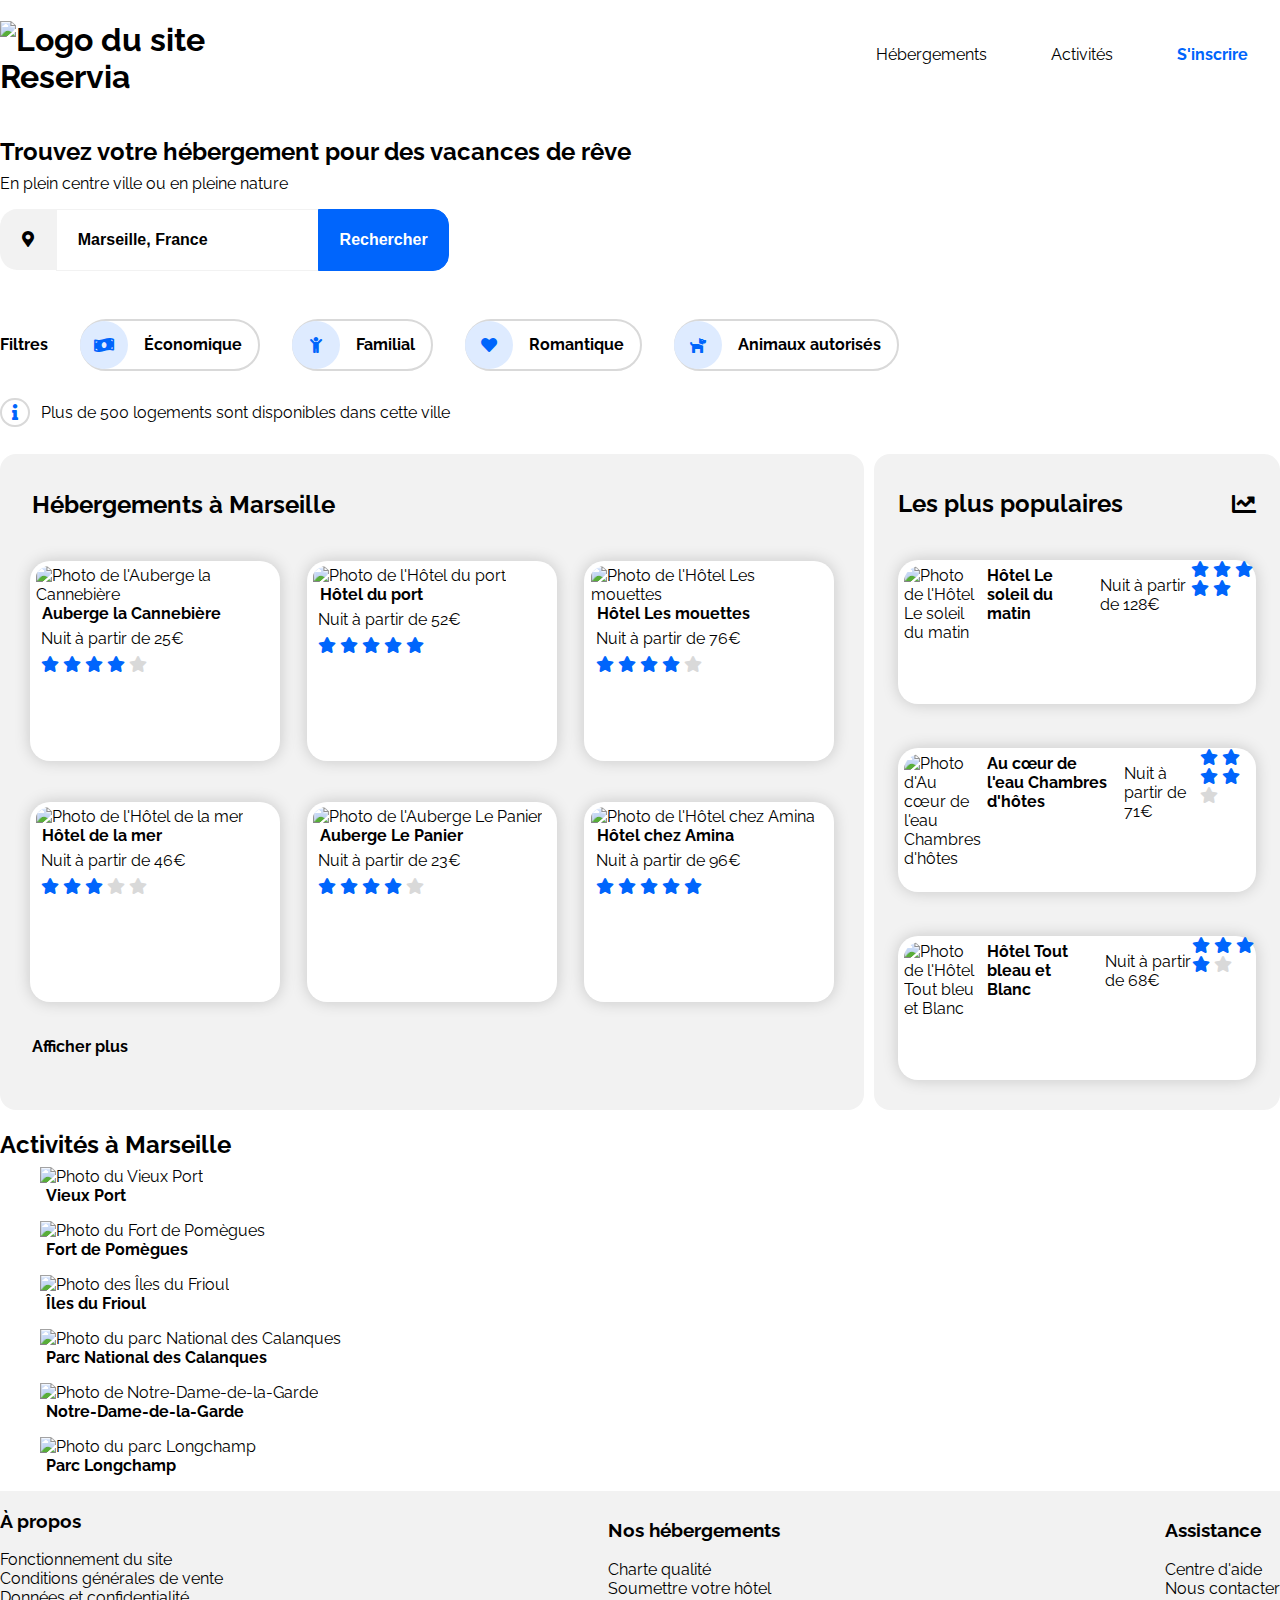
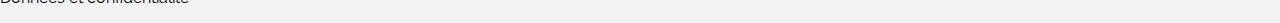
==== commit adda314a: "Section les plus populaires presque terminée" ====
--- a/reservia.html
+++ b/reservia.html
@@ -82,7 +82,7 @@
                 <div id="heberge_globaux">
                     <h2>Hébergements à Marseille</h2>
                     <a href="#">
-                        <div>
+                        <div class="hotel">
                             <figure>
                                 <img
                                     src="images/hebergements/4_small/marcus-loke-WQJvWU_HZFo-unsplash.jpg"
@@ -91,158 +91,178 @@
                                 <figcaption>Auberge la Cannebière</figcaption>
                             </figure>
                             <p>Nuit à partir de 25€</p>
+                            <span class="stars">
+                                <i class="fas fa-star"></i>
+                                <i class="fas fa-star"></i>
+                                <i class="fas fa-star"></i>
+                                <i class="fas fa-star"></i>
+                                <i class="fas fa-star" id="gris7"></i>
+                            </span>
+                        </div>
+                    </a>
+                    <a href="#">
+                        <div class="hotel">
+                            <figure>
+                                <img
+                                    src="images/hebergements/4_small/fred-kleber-gTbaxaVLvsg-unsplash.jpg"
+                                    alt="Photo de l'Hôtel du port"
+                                />
+                                <figcaption>Hôtel du port</figcaption>
+                            </figure>
+                            <p>Nuit à partir de 52€</p>
+                            <span class="stars">
+                                <i class="fas fa-star"></i>
+                                <i class="fas fa-star"></i>
+                                <i class="fas fa-star"></i>
+                                <i class="fas fa-star"></i>
+                                <i class="fas fa-star"></i>
+                            </span>
+                        </div>
+                    </a>
+                    <a href="#">
+                        <div class="hotel">
+                            <figure>
+                                <img
+                                    src="images/hebergements/4_small/reisetopia-B8WIgxA_PFU-unsplash.jpg"
+                                    alt="Photo de l'Hôtel Les mouettes"
+                                />
+                                <figcaption>Hôtel Les mouettes</figcaption>
+                            </figure>
+                            <p>Nuit à partir de 76€</p>
+                            <span class="stars">
+                                <i class="fas fa-star"></i>
+                                <i class="fas fa-star"></i>
+                                <i class="fas fa-star"></i>
+                                <i class="fas fa-star"></i>
+                                <i class="fas fa-star" id="gris6"></i>
+                            </span>
+                        </div>
+                    </a>
+                    <a href="#">
+                        <div class="hotel">
+                            <figure>
+                                <img
+                                    src="images/hebergements/4_small/annie-spratt-Eg1qcIitAuA-unsplash.jpg"
+                                    alt="Photo de l'Hôtel de la mer"
+                                />
+                                <figcaption>Hôtel de la mer</figcaption>
+                            </figure>
+                            <p>Nuit à partir de 46€</p>
+                            <span class="stars">
+                                <i class="fas fa-star"></i>
+                                <i class="fas fa-star"></i>
+                                <i class="fas fa-star"></i>
+                                <i class="fas fa-star" id="gris5"></i>
+                                <i class="fas fa-star" id="gris4"></i>
+                            </span>
+                        </div>
+                    </a>
+                    <a href="#">
+                        <div class="hotel">
+                            <figure>
+                                <img
+                                    src="images/hebergements/4_small/nicate-lee-kT-ZyaiwBe0-unsplash.jpg"
+                                    alt="Photo de l'Auberge Le Panier"
+                                />
+                                <figcaption>Auberge Le Panier</figcaption>
+                            </figure>
+                            <p>Nuit à partir de 23€</p>
+                            <span class="stars">
+                                <i class="fas fa-star"></i>
+                                <i class="fas fa-star"></i>
+                                <i class="fas fa-star"></i>
+                                <i class="fas fa-star"></i>
+                                <i class="fas fa-star" id="gris3"></i>
+                            </span>
+                        </div>
+                    </a>
+                    <a href="#">
+                        <div class="hotel">
+                            <figure>
+                                <img
+                                    src="images/hebergements/4_small/febrian-zakaria-M6S1WvfW68A-unsplash.jpg"
+                                    alt="Photo de l'Hôtel chez Amina"
+                                />
+                                <figcaption>Hôtel chez Amina</figcaption>
+                            </figure>
+                            <p>Nuit à partir de 96€</p>
+                            <span class="stars">
+                                <i class="fas fa-star"></i>
+                                <i class="fas fa-star"></i>
+                                <i class="fas fa-star"></i>
+                                <i class="fas fa-star"></i>
+                                <i class="fas fa-star"></i>
+                            </span>
+                        </div>
+                    </a>
+                    <a href="#" id="afficher">Afficher plus</a>
+                </div>
+                <div id="populaires">
+                    <div id="titre_pop">
+                        <h2>Les plus populaires</h2>
+                        <i class="fas fa-chart-line"></i>
+                    </div>
+                    <a href="#">
+                        <div class="hotel_pop">
+                            <figure>
+                                <img
+                                    src="images/hebergements/4_small/emile-guillemot-Bj_rcSC5XfE-unsplash.jpg"
+                                    alt="Photo de l'Hôtel Le soleil du matin"
+                                />
+                                <figcaption>
+                                    Hôtel Le soleil du matin
+                                </figcaption>
+                            </figure>
+                            <p>Nuit à partir de 128€</p>
+                            <span class="stars">
+                                <i class="fas fa-star"></i>
+                                <i class="fas fa-star"></i>
+                                <i class="fas fa-star"></i>
+                                <i class="fas fa-star"></i>
+                                <i class="fas fa-star"></i>
+                            </span>
+                        </div>
+                    </a>
+                    <a href="#">
+                        <div class="hotel_pop">
+                            <figure>
+                                <img
+                                    src="images/hebergements/4_small/aw-creative-VGs8z60yT2c-unsplash.jpg"
+                                    alt="Photo d'Au cœur de l'eau Chambres d'hôtes"
+                                />
+                                <figcaption>
+                                    Au cœur de l'eau Chambres d'hôtes
+                                </figcaption>
+                            </figure>
+                            <p>Nuit à partir de 71€</p>
+                            <span class="stars">
+                                <i class="fas fa-star"></i>
+                                <i class="fas fa-star"></i>
+                                <i class="fas fa-star"></i>
+                                <i class="fas fa-star"></i>
+                                <i class="fas fa-star" id="gris2"></i>
+                            </span>
+                        </div>
+                    </a>
+                    <a href="#">
+                        <div class="hotel_pop">
+                            <figure>
+                                <img
+                                    src="images/hebergements/4_small/febrian-zakaria-sjvU0THccQA-unsplash.jpg"
+                                    alt="Photo de l'Hôtel Tout bleu et Blanc"
+                                />
+                                <figcaption>
+                                    Hôtel Tout bleau et Blanc
+                                </figcaption>
+                            </figure>
+                            <p>Nuit à partir de 68€</p>
+                            <span class="stars">
                             <i class="fas fa-star"></i>
                             <i class="fas fa-star"></i>
                             <i class="fas fa-star"></i>
                             <i class="fas fa-star"></i>
-                            <i class="far fa-star"></i>
-                        </div>
-                    </a>
-                    <a href="#">
-                        <div>
-                            <figure>
-                                <img
-                                    src="images/hebergements/4_small/fred-kleber-gTbaxaVLvsg-unsplash.jpg"
-                                    alt="Photo de l'Hôtel du port"
-                                />
-                                <figcaption>Hôtel du port</figcaption>
-                            </figure>
-                            <p>Nuit à partir de 52€</p>
-                            <i class="fas fa-star"></i>
-                            <i class="fas fa-star"></i>
-                            <i class="fas fa-star"></i>
-                            <i class="fas fa-star"></i>
-                            <i class="fas fa-star"></i>
-                        </div>
-                    </a>
-                    <a href="#">
-                        <div>
-                            <figure>
-                                <img
-                                    src="images/hebergements/4_small/reisetopia-B8WIgxA_PFU-unsplash.jpg"
-                                    alt="Photo de l'Hôtel Les mouettes"
-                                />
-                                <figcaption>Hôtel Les mouettes</figcaption>
-                            </figure>
-                            <p>Nuit à partir de 76€</p>
-                            <i class="fas fa-star"></i>
-                            <i class="fas fa-star"></i>
-                            <i class="fas fa-star"></i>
-                            <i class="fas fa-star"></i>
-                            <i class="far fa-star"></i>
-                        </div>
-                    </a>
-                    <a href="#">
-                        <div>
-                            <figure>
-                                <img
-                                    src="images/hebergements/4_small/annie-spratt-Eg1qcIitAuA-unsplash.jpg"
-                                    alt="Photo de l'Hôtel de la mer"
-                                />
-                                <figcaption>Hôtel de la mer</figcaption>
-                            </figure>
-                            <p>Nuit à partir de 46€</p>
-                            <i class="fas fa-star"></i>
-                            <i class="fas fa-star"></i>
-                            <i class="fas fa-star"></i>
-                            <i class="far fa-star"></i>
-                            <i class="far fa-star"></i>
-                        </div>
-                    </a>
-                    <a href="#">
-                        <div>
-                            <figure>
-                                <img
-                                    src="images/hebergements/4_small/nicate-lee-kT-ZyaiwBe0-unsplash.jpg"
-                                    alt="Photo de l'Auberge Le Panier"
-                                />
-                                <figcaption>Auberge Le Panier</figcaption>
-                            </figure>
-                            <p>Nuit à partir de 23€</p>
-                            <i class="fas fa-star"></i>
-                            <i class="fas fa-star"></i>
-                            <i class="fas fa-star"></i>
-                            <i class="fas fa-star"></i>
-                            <i class="far fa-star"></i>
-                        </div>
-                    </a>
-                    <a href="#">
-                        <div>
-                            <figure>
-                                <img
-                                    src="images/hebergements/4_small/febrian-zakaria-M6S1WvfW68A-unsplash.jpg"
-                                    alt="Photo de l'Hôtel chez Amina"
-                                />
-                                <figcaption>Hôtel chez Amina</figcaption>
-                            </figure>
-                            <p>Nuit à partir de 96€</p>
-                            <i class="fas fa-star"></i>
-                            <i class="fas fa-star"></i>
-                            <i class="fas fa-star"></i>
-                            <i class="fas fa-star"></i>
-                            <i class="fas fa-star"></i>
-                        </div>
-                    </a>
-                    <a href="#">Afficher plus</a>
-                </div>
-                <div id="populaires">
-                    <h2>Les plus populaires</h2>
-                    <i class="fas fa-chart-line"></i>
-                    <a href="#">
-                        <div>
-                            <figure>
-                                <img
-                                    src="images/hebergements/4_small/emile-guillemot-Bj_rcSC5XfE-unsplash.jpg"
-                                    alt="Photo de l'Hôtel Le soleil du matin"
-                                />
-                                <figcaption>
-                                    Hôtel Le soleil du matin
-                                </figcaption>
-                            </figure>
-                            <p>Nuit à partir de 128€</p>
-                            <i class="fas fa-star"></i>
-                            <i class="fas fa-star"></i>
-                            <i class="fas fa-star"></i>
-                            <i class="fas fa-star"></i>
-                            <i class="fas fa-star"></i>
-                        </div>
-                    </a>
-                    <a href="#">
-                        <div>
-                            <figure>
-                                <img
-                                    src="images/hebergements/4_small/aw-creative-VGs8z60yT2c-unsplash.jpg"
-                                    alt="Photo d'Au cœur de l'eau Chambres d'hôtes"
-                                />
-                                <figcaption>
-                                    Au cœur de l'eau Chambres d'hôtes
-                                </figcaption>
-                            </figure>
-                            <p>Nuit à partir de 71€</p>
-                            <i class="fas fa-star"></i>
-                            <i class="fas fa-star"></i>
-                            <i class="fas fa-star"></i>
-                            <i class="fas fa-star"></i>
-                            <i class="far fa-star"></i>
-                        </div>
-                    </a>
-                    <a href="#">
-                        <div>
-                            <figure>
-                                <img
-                                    src="images/hebergements/4_small/febrian-zakaria-sjvU0THccQA-unsplash.jpg"
-                                    alt="Photo de l'Hôtel Tout bleu et Blanc"
-                                />
-                                <figcaption>
-                                    Hôtel Tout bleau et Blanc
-                                </figcaption>
-                            </figure>
-                            <p>Nuit à partir de 68€</p>
-                            <i class="fas fa-star"></i>
-                            <i class="fas fa-star"></i>
-                            <i class="fas fa-star"></i>
-                            <i class="fas fa-star"></i>
-                            <i class="far fa-star"></i>
+                            <i class="fas fa-star" id="gris1"></i>
+                            </span>
                         </div>
                     </a>
                 </div>
--- a/style.css
+++ b/style.css
@@ -4,30 +4,30 @@
 
 /* Éléments principaux de la page */
 
-body
-{
+body {
     font-family: "Raleway", "Sans serif";
-    margin-right: 15rem;
-    margin-left: 15rem;
+    max-width: 1300px;
+    margin: auto;
     margin-top: 0;
 }
 
-a
-{   
+:focus {
+    outline: none;
+}
+
+a {
     color: black;
     text-decoration: none;
 }
 
 /* Header */
 
-header
-{
-    display: flex;
-    align-items: center;
-}
-
-nav
-{
+header {
+    display: flex;
+    align-items: center;
+}
+
+nav {
     display: flex;
     justify-content: flex-end;
     min-height: 100%;
@@ -36,82 +36,69 @@
     margin-top: -0.5rem;
 }
 
-nav ul
-{
+nav ul {
     list-style-type: none;
     display: flex;
     align-items: center;
     margin: 0;
 }
 
-nav li
-{
-   padding: 2rem;
-   margin: 0;
-   align-content: center;
-}
-
-#li_inscription
-{
+nav li {
+    margin: 0;
+    align-content: center;
+}
+
+#li_inscription {
     padding-right: 0;
 }
-nav a
-{
+nav a {
     color: black;
     width: 100%;
-}
-
-.menu:hover
-{
-    border-top: 3px solid #0065FC;
-}
-
-.menu a:hover
-{
-    color:#0065FC
-}
-
-#inscription
-{   
-    color: #0065FC;
+    padding: 2rem;
+}
+
+.menu a:hover,
+.menu a:focus {
+    color: #0065fc;
+    border-top: 3px solid #0065fc;
+}
+
+#inscription {
+    color: #0065fc;
     font-weight: bold;
 }
 
 /* Sous titre */
 
-h2
-{
+h2 {
     margin-bottom: -0.5rem;
 }
 
 /* Barre de recherche */
 
-#map_marker
-{
+#map_marker {
     padding: 1.4rem;
-    background-color: #F2F2F2;
+    background-color: #f2f2f2;
     border-top-left-radius: 30%;
     border-bottom-left-radius: 30%;
 }
 
-#lieu
-{   
+#lieu {
     padding: 1.3rem;
     margin-left: -0.3rem;
-    border: 1px solid #F2F2F2;
+    border: 1px solid #f2f2f2;
     font-weight: bold;
     font-size: 1rem;
 }
 
-#submit
-{
+#submit {
     color: white;
     font-weight: bold;
     font-size: 1rem;
-    background-color: #0065FC;
+    background-color: #0065fc;
     border-top-right-radius: 1rem;
     border-bottom-right-radius: 1rem;
-    border: 1px solid #0065FC;
+    border: 1px solid #0065fc;
     padding: 1.3rem;
     margin-left: -0.3rem;
     cursor: pointer;
@@ -119,96 +106,225 @@
 
 /* Filtres */
 
-#filtres
-{
+#filtres {
     margin-top: 3rem;
     display: flex;
     flex-wrap: wrap;
     font-weight: bold;
 }
 
-#filtres p
-{
+#filtres p {
     margin-right: 2rem;
     margin-bottom: 1rem;
 }
 
-#eco, #famille, #romance, #animaux
-{
-    display: flex;
-    align-items: center;
-    border: 2.5px solid #D9D9D9;
+#eco,
+#famille,
+#romance,
+#animaux {
+    display: flex;
+    align-items: center;
+    border: 2.5px solid #d9d9d9;
     border-radius: 2rem;
     margin-right: 2rem;
     margin-bottom: 1rem;
 }
 
-#eco i, #famille i, #romance i, #animaux i
-{   
+#eco i,
+#famille i,
+#romance i,
+#animaux i {
     display: flex;
     height: 3rem;
     width: 3rem;
     margin-left: -2px;
-    background-color: #DEEBFF;
+    background-color: #deebff;
     border-radius: 100%;
     justify-content: center;
     align-items: center;
-    color: #0065FC;
-}
-
-#eco span, #famille span, #romance span, #animaux span
-{
+    color: #0065fc;
+}
+
+#eco span,
+#famille span,
+#romance span,
+#animaux span {
     margin: 0 1rem;
 }
 
 /* Barre d'info */
 
-#info
-{
-    display: flex;
-    align-items: center;
-}
-
-#info_icone
-{
+#info {
+    display: flex;
+    align-items: center;
+}
+
+#info_icone {
     width: 1.6rem;
     min-height: 1.6rem;
-    color: #0065FC;
+    color: #0065fc;
     display: flex;
     justify-content: center;
     align-items: center;
-    border: 2px solid #D9D9D9;
+    border: 2px solid #d9d9d9;
     border-radius: 2rem;
     margin-right: 0.7rem;
 }
 
 /* Section hébergements */
 
-#hebergements
-{
+#hebergements {
     display: flex;
     justify-content: space-between;
 }
 
-#heberge_globaux
-{
+#heberge_globaux {
     display: flex;
     flex-wrap: wrap;
-}
-
+    background-color: #f2f2f2;
+    width: 65%;
+    height: 40rem;
+    border-radius: 1rem;
+    justify-content: space-around;
+    padding: 1rem 1rem 0 1rem;
+    margin-top: 1rem;
+}
+
+#heberge_globaux > *{
+    flex: 0 1 25ch;
+}
+
+#heberge_globaux a {
+    height: 12.5rem;
+}
+
+#heberge_globaux h2, #afficher {
+    height: 2rem;
+    max-height: 2rem;
+    flex: 100%;
+    font-weight: bold;
+    margin-left: 1rem;
+}
+
+.hotel {
+    max-width: 25ch;
+    height: 12.5rem;
+    max-height: 12.5rem;
+    background-color: white;
+    border-radius: 1.25rem;
+    box-shadow: 0 0 16px #0000002e;
+}
+
+.hotel figure {
+    margin: 0.4rem;
+}
+
+.hotel img {
+    object-fit: cover;
+    height: 7rem;
+    width: 100%;
+    max-width: 30rem;
+    border-top-left-radius: 1rem;
+    border-top-right-radius: 1rem;
+    padding-top: 0.3rem;
+}
+
+figcaption {
+    font-weight: bold;
+    margin-left: 0.4rem;
+}
+
+.hotel p {
+    margin-top: 0rem;
+    margin-left: 0.7rem;
+    margin-bottom: 0.4rem;
+}
+
+.hotel span {
+    margin-left: 0.7rem;
+    margin-bottom: 0.4rem;
+}
+
+/* Les plus populaires */
+
+#populaires {
+    width: 28%;
+    background-color: #f2f2f2;
+    border-radius: 1rem;
+    margin-top: 1rem;
+    padding: 1rem 1.5rem 0.5rem 1.5rem;
+    display: flex;
+    justify-content: space-around;
+    flex-direction: column;
+}
+
+#titre_pop {
+    display: flex;
+    justify-content: space-between;
+}
+
+#titre_pop h2 {
+    align-self: center;
+    justify-self: center;
+    margin-top: -0.5rem;
+}
+
+#titre_pop i {
+    align-self: center;
+    justify-self: center;
+    font-size: 1.5rem;
+}
+
+.hotel_pop {
+    display: flex;
+    height: 9rem;
+    width: 100%;
+    background-color: white;
+    border-radius: 1.25rem;
+    box-shadow: 0 0 16px #0000002e;
+}
+
+.hotel_pop figure {
+    display: flex;
+    margin: 0.4rem;
+}
+
+.hotel_pop img {
+    border-top-left-radius: 1rem;
+    border-bottom-left-radius: 1rem;
+    width: 70%;
+    max-width: 12ch;
+    min-height: 100%;
+    object-fit: cover;
+}
+
+.hotel_pop .stars {
+
+}
+
+/* TODO
+div pour l'image et div pour le content pour hebergemetns populaires*/
+
+/* Icônes étoiles */
+
+.fa-star {
+    color: #0065fc;
+}
+
+#gris1, #gris2, #gris3, #gris4, #gris5, #gris6, #gris7 {
+    color: #d9d9d9;
+}
 
 /* Footer */
 
-footer
-{
+footer {
     display: flex;
     justify-content: space-between;
     align-items: center;
-    background-color: #F2F2F2;
-}
-
-footer ul
-{
+    background-color: #f2f2f2;
+}
+
+footer ul {
     list-style-type: none;
     padding-left: 0%;
 }
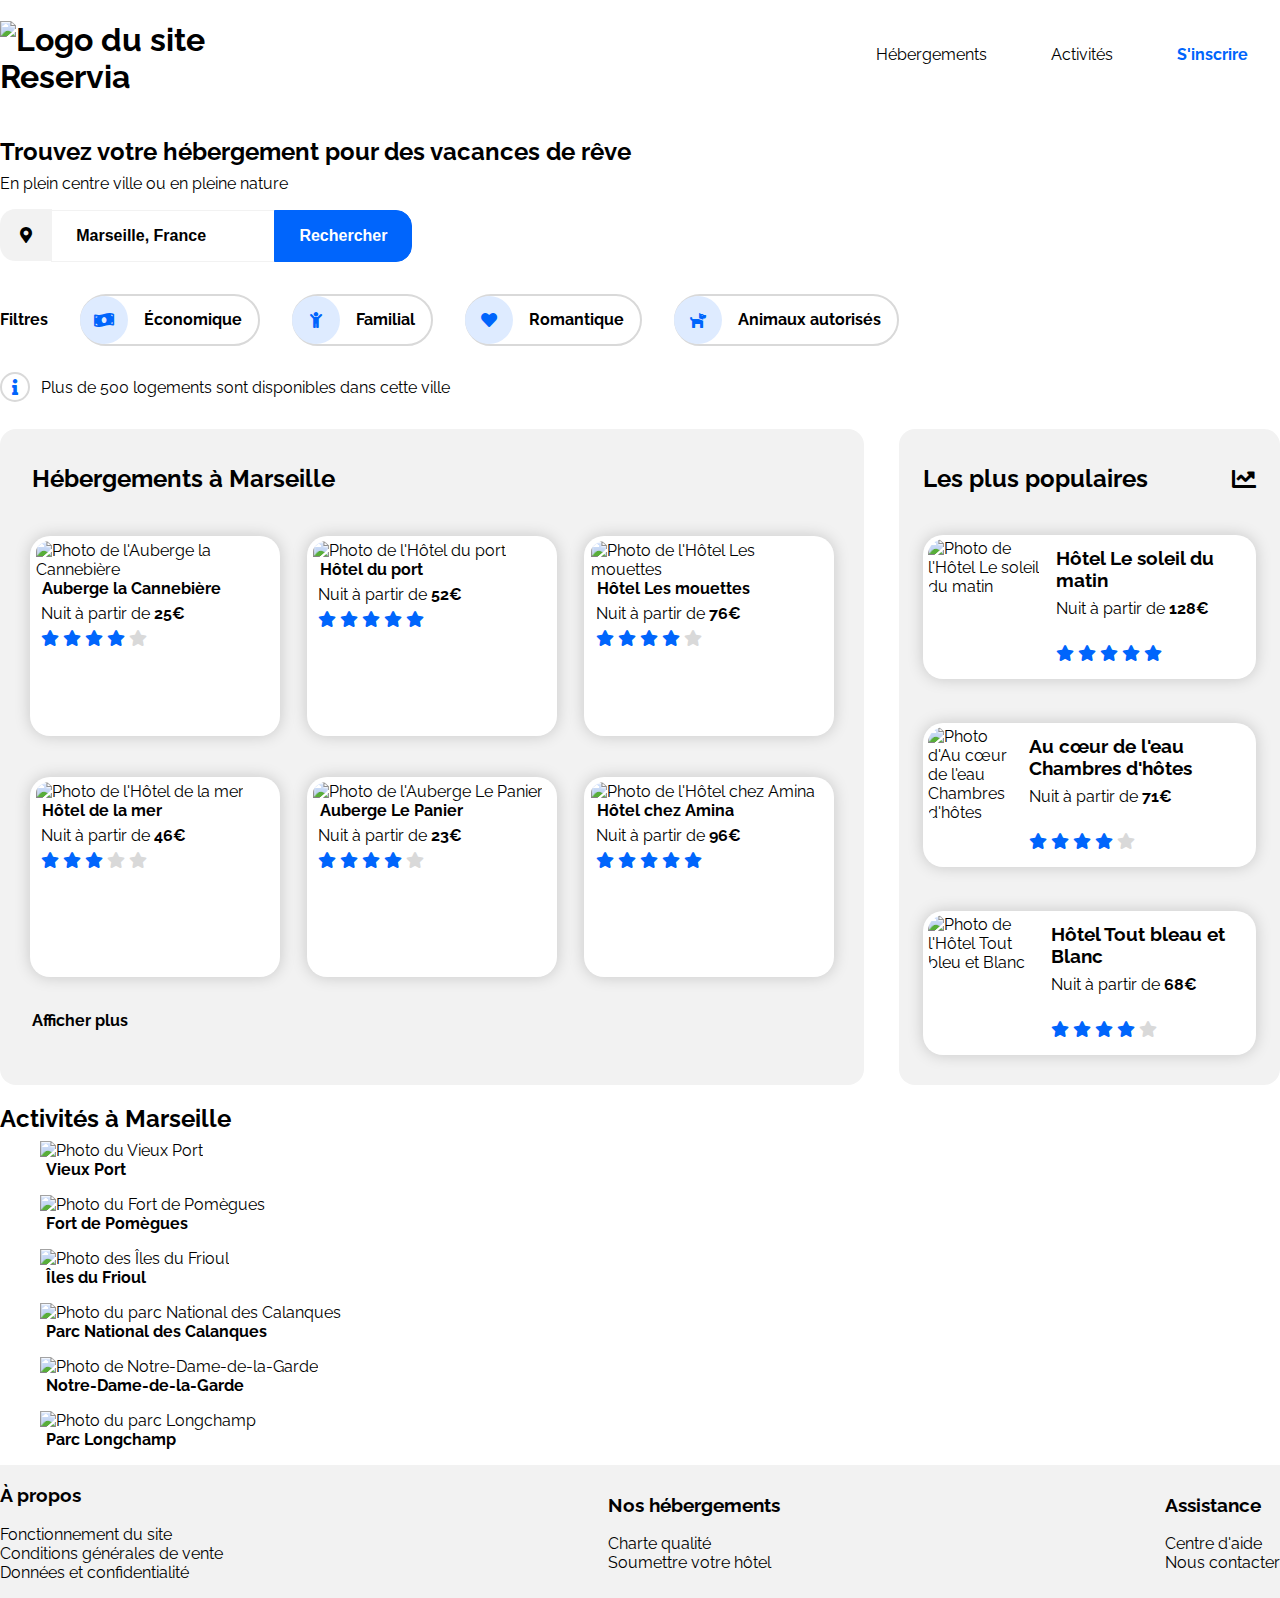
==== commit 77b713b7: "Modifs sur le html et section des hébergements globaux et populaires terminée sur le css" ====
--- a/reservia.html
+++ b/reservia.html
@@ -11,10 +11,12 @@
         <header>
             <div id="titre_principal">
                 <h1 id="logo_site">
-                    <img
-                        src="images/logo/Reservia.svg"
-                        alt="Logo du site Reservia"
-                    />
+                    <a href="reservia.html">
+                        <img
+                            src="images/logo/Reservia.svg"
+                            alt="Logo du site Reservia"
+                        />
+                    </a>
                 </h1>
             </div>
 
@@ -52,8 +54,8 @@
                 <p>Filtres</p>
                 <a href="#">
                     <div class="filtre" id="eco">
-                        <i class="fas fa-money-bill-wave"></i
-                        ><span>Économique</span>
+                        <i class="fas fa-money-bill-wave"></i>
+                        <span>Économique</span>
                     </div>
                 </a>
                 <a href="#">
@@ -90,7 +92,7 @@
                                 />
                                 <figcaption>Auberge la Cannebière</figcaption>
                             </figure>
-                            <p>Nuit à partir de 25€</p>
+                            <p>Nuit à partir de <strong>25€</strong></p>
                             <span class="stars">
                                 <i class="fas fa-star"></i>
                                 <i class="fas fa-star"></i>
@@ -109,7 +111,7 @@
                                 />
                                 <figcaption>Hôtel du port</figcaption>
                             </figure>
-                            <p>Nuit à partir de 52€</p>
+                            <p>Nuit à partir de <strong>52€</strong></p>
                             <span class="stars">
                                 <i class="fas fa-star"></i>
                                 <i class="fas fa-star"></i>
@@ -128,7 +130,7 @@
                                 />
                                 <figcaption>Hôtel Les mouettes</figcaption>
                             </figure>
-                            <p>Nuit à partir de 76€</p>
+                            <p>Nuit à partir de <strong>76€</strong></p>
                             <span class="stars">
                                 <i class="fas fa-star"></i>
                                 <i class="fas fa-star"></i>
@@ -147,7 +149,7 @@
                                 />
                                 <figcaption>Hôtel de la mer</figcaption>
                             </figure>
-                            <p>Nuit à partir de 46€</p>
+                            <p>Nuit à partir de <strong>46€</strong></p>
                             <span class="stars">
                                 <i class="fas fa-star"></i>
                                 <i class="fas fa-star"></i>
@@ -166,7 +168,7 @@
                                 />
                                 <figcaption>Auberge Le Panier</figcaption>
                             </figure>
-                            <p>Nuit à partir de 23€</p>
+                            <p>Nuit à partir de <strong>23€</strong></p>
                             <span class="stars">
                                 <i class="fas fa-star"></i>
                                 <i class="fas fa-star"></i>
@@ -185,7 +187,7 @@
                                 />
                                 <figcaption>Hôtel chez Amina</figcaption>
                             </figure>
-                            <p>Nuit à partir de 96€</p>
+                            <p>Nuit à partir de <strong>96€</strong></p>
                             <span class="stars">
                                 <i class="fas fa-star"></i>
                                 <i class="fas fa-star"></i>
@@ -204,67 +206,80 @@
                     </div>
                     <a href="#">
                         <div class="hotel_pop">
-                            <figure>
+                            <div class="image">
                                 <img
                                     src="images/hebergements/4_small/emile-guillemot-Bj_rcSC5XfE-unsplash.jpg"
                                     alt="Photo de l'Hôtel Le soleil du matin"
                                 />
-                                <figcaption>
-                                    Hôtel Le soleil du matin
-                                </figcaption>
-                            </figure>
-                            <p>Nuit à partir de 128€</p>
-                            <span class="stars">
-                                <i class="fas fa-star"></i>
-                                <i class="fas fa-star"></i>
-                                <i class="fas fa-star"></i>
-                                <i class="fas fa-star"></i>
-                                <i class="fas fa-star"></i>
-                            </span>
+                            </div>
+                            <div class="desc">
+                                <div class="desc_text">
+                                    <h3>
+                                        Hôtel Le soleil du matin
+                                    </h3>
+                                    <p>Nuit à partir de <strong>128€</strong></p>
+                                </div>
+                                <div class="stars">
+                                    <i class="fas fa-star"></i>
+                                    <i class="fas fa-star"></i>
+                                    <i class="fas fa-star"></i>
+                                    <i class="fas fa-star"></i>
+                                    <i class="fas fa-star"></i>
+                                </div>
+                            </div>
                         </div>
                     </a>
                     <a href="#">
                         <div class="hotel_pop">
-                            <figure>
+                            <div class="image">
                                 <img
                                     src="images/hebergements/4_small/aw-creative-VGs8z60yT2c-unsplash.jpg"
                                     alt="Photo d'Au cœur de l'eau Chambres d'hôtes"
                                 />
-                                <figcaption>
-                                    Au cœur de l'eau Chambres d'hôtes
-                                </figcaption>
-                            </figure>
-                            <p>Nuit à partir de 71€</p>
-                            <span class="stars">
-                                <i class="fas fa-star"></i>
-                                <i class="fas fa-star"></i>
-                                <i class="fas fa-star"></i>
-                                <i class="fas fa-star"></i>
-                                <i class="fas fa-star" id="gris2"></i>
-                            </span>
+                            </div>
+                            <div class="desc">
+                                <div class="desc_text">
+                                    <h3>
+                                        Au cœur de l'eau Chambres d'hôtes
+                                    </h3>
+                                    <p>Nuit à partir de <strong>71€</strong></p>
+                                </div>
+                                <div class="stars">
+                                    <i class="fas fa-star"></i>
+                                    <i class="fas fa-star"></i>
+                                    <i class="fas fa-star"></i>
+                                    <i class="fas fa-star"></i>
+                                    <i class="fas fa-star" id="gris2"></i>
+                                </div>
+                            </div>
                         </div>
                     </a>
                     <a href="#">
                         <div class="hotel_pop">
-                            <figure>
+                            <div class="image">
                                 <img
                                     src="images/hebergements/4_small/febrian-zakaria-sjvU0THccQA-unsplash.jpg"
                                     alt="Photo de l'Hôtel Tout bleu et Blanc"
                                 />
-                                <figcaption>
-                                    Hôtel Tout bleau et Blanc
-                                </figcaption>
-                            </figure>
-                            <p>Nuit à partir de 68€</p>
-                            <span class="stars">
-                            <i class="fas fa-star"></i>
-                            <i class="fas fa-star"></i>
-                            <i class="fas fa-star"></i>
-                            <i class="fas fa-star"></i>
-                            <i class="fas fa-star" id="gris1"></i>
-                            </span>
-                        </div>
-                    </a>
+                            </div>
+                            <div class="desc">
+                                <div class="desc_text">
+                                    <h3>
+                                        Hôtel Tout bleau et Blanc
+                                    </h3>
+                                    <p>Nuit à partir de <strong>68€</strong></p>
+                                </div>
+                                <div class="stars">
+                                    <i class="fas fa-star"></i>
+                                    <i class="fas fa-star"></i>
+                                    <i class="fas fa-star"></i>
+                                    <i class="fas fa-star"></i>
+                                    <i class="fas fa-star" id="gris1"></i>
+                                </div>
+                            </div>
+                        </div>
+                    </a>
+                    
                 </div>
             </div>
 
--- a/style.css
+++ b/style.css
@@ -77,15 +77,16 @@
 /* Barre de recherche */
 
 #map_marker {
-    padding: 1.4rem;
+    padding: 1.11rem 1.25rem 1.17rem;
     background-color: #f2f2f2;
     border-top-left-radius: 30%;
     border-bottom-left-radius: 30%;
 }
 
 #lieu {
-    padding: 1.3rem;
+    padding: 1rem 1.5rem;
     margin-left: -0.3rem;
+    width: 14rem;
     border: 1px solid #f2f2f2;
     font-weight: bold;
     font-size: 1rem;
@@ -99,7 +100,7 @@
     border-top-right-radius: 1rem;
     border-bottom-right-radius: 1rem;
     border: 1px solid #0065fc;
-    padding: 1.3rem;
+    padding: 1rem 1.5rem;
     margin-left: -0.3rem;
     cursor: pointer;
 }
@@ -107,10 +108,15 @@
 /* Filtres */
 
 #filtres {
-    margin-top: 3rem;
+    margin-top: 2rem;
     display: flex;
     flex-wrap: wrap;
     font-weight: bold;
+}
+
+#filtres a {
+    margin-right: 2rem;
+    margin-bottom: 1rem;
 }
 
 #filtres p {
@@ -118,16 +124,18 @@
     margin-bottom: 1rem;
 }
 
-#eco,
-#famille,
-#romance,
-#animaux {
+#filtres div {
     display: flex;
     align-items: center;
     border: 2.5px solid #d9d9d9;
     border-radius: 2rem;
-    margin-right: 2rem;
-    margin-bottom: 1rem;
+    transition: all 0.2s ease-out;
+}
+
+#filtres div:hover,
+#filtres div:focus {
+    background-color: #f3f8ff;
+    transform: scale(1.015);
 }
 
 #eco i,
@@ -248,7 +256,7 @@
 /* Les plus populaires */
 
 #populaires {
-    width: 28%;
+    width: 26%;
     background-color: #f2f2f2;
     border-radius: 1rem;
     margin-top: 1rem;
@@ -284,26 +292,38 @@
     box-shadow: 0 0 16px #0000002e;
 }
 
-.hotel_pop figure {
-    display: flex;
-    margin: 0.4rem;
+.image {
+    margin: 0.30rem;
 }
 
 .hotel_pop img {
     border-top-left-radius: 1rem;
     border-bottom-left-radius: 1rem;
-    width: 70%;
+    width: 12ch;
     max-width: 12ch;
-    min-height: 100%;
+    height: 100%;
     object-fit: cover;
 }
 
-.hotel_pop .stars {
-
-}
-
-/* TODO
-div pour l'image et div pour le content pour hebergemetns populaires*/
+.desc {
+    display: flex;
+    flex-direction: column;
+    justify-content: space-between;
+    margin-left: 0.75rem;
+}
+
+.desc_text h3 {
+    margin-top: 0.75rem;
+    margin-bottom: 0;
+}
+
+.desc_text p {
+    margin-top: 0.5rem;
+}
+
+.desc .stars {
+    margin-bottom: 1rem;
+}
 
 /* Icônes étoiles */
 
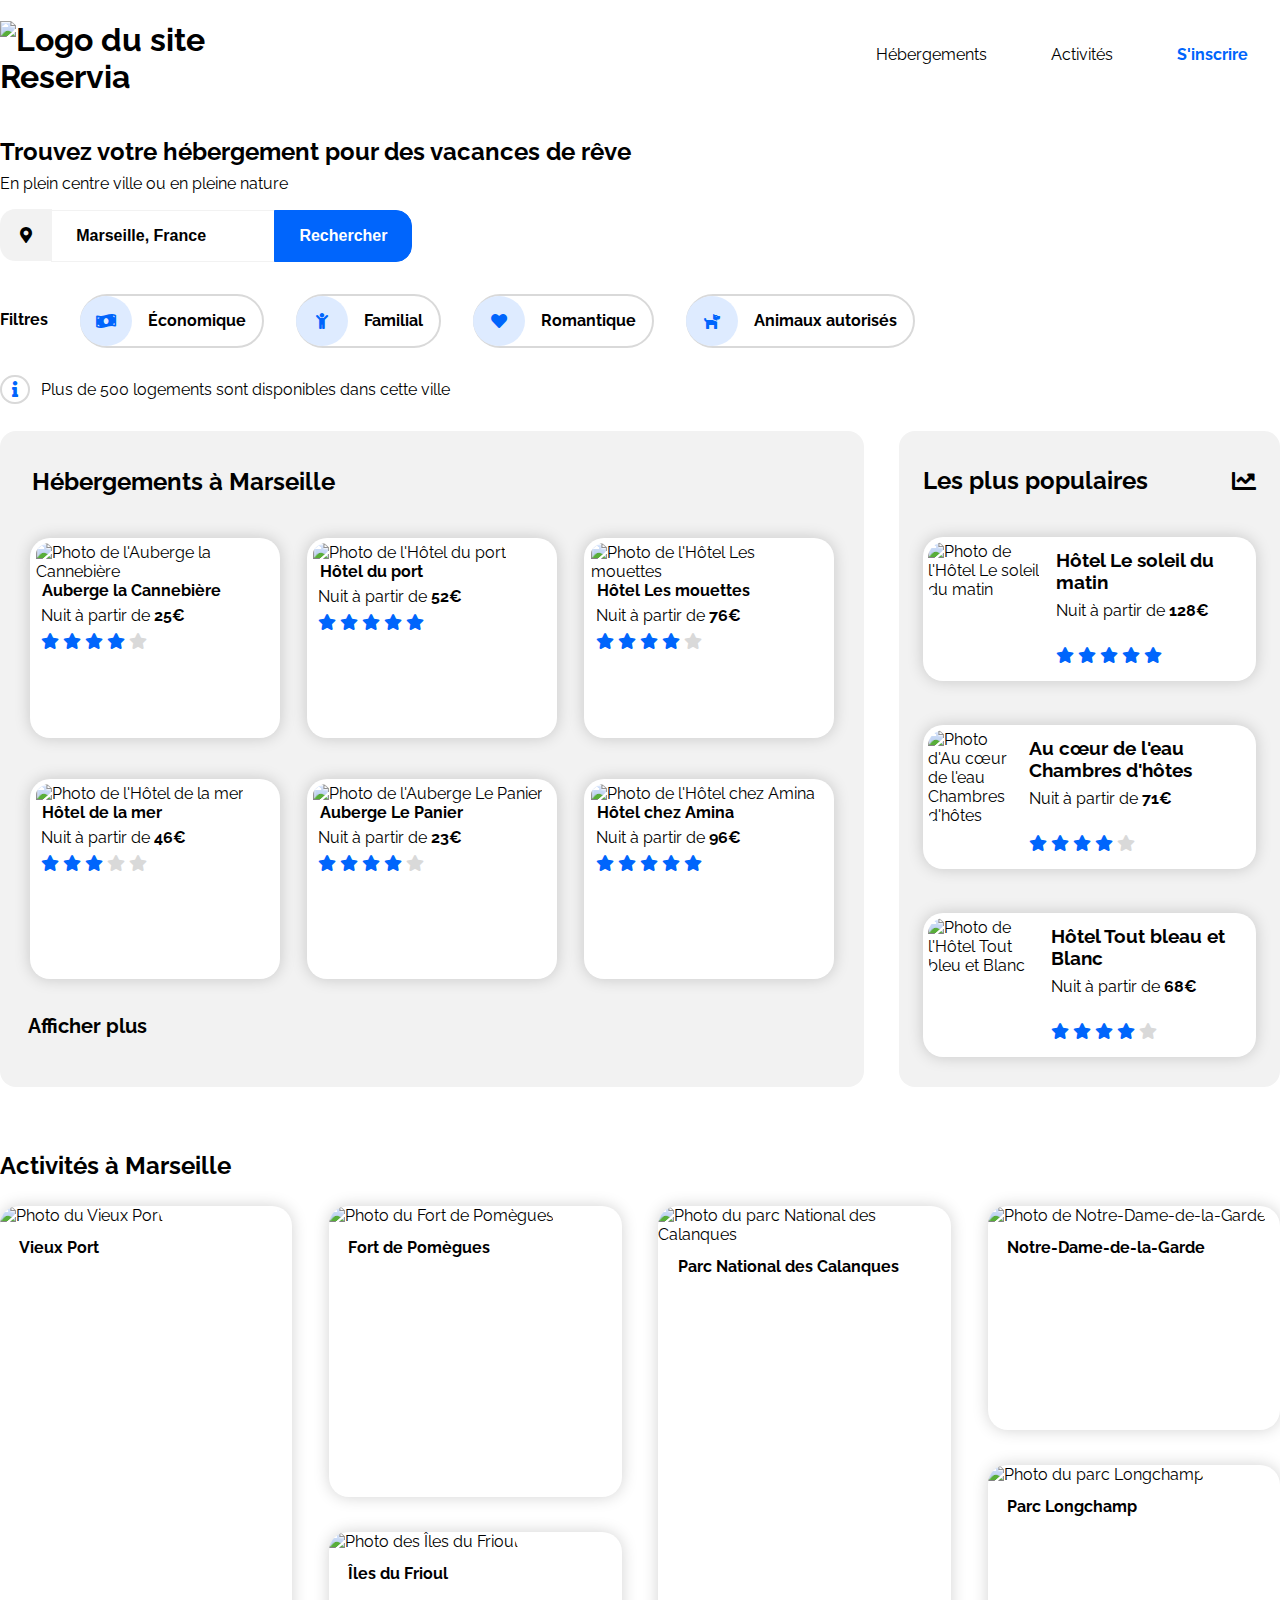
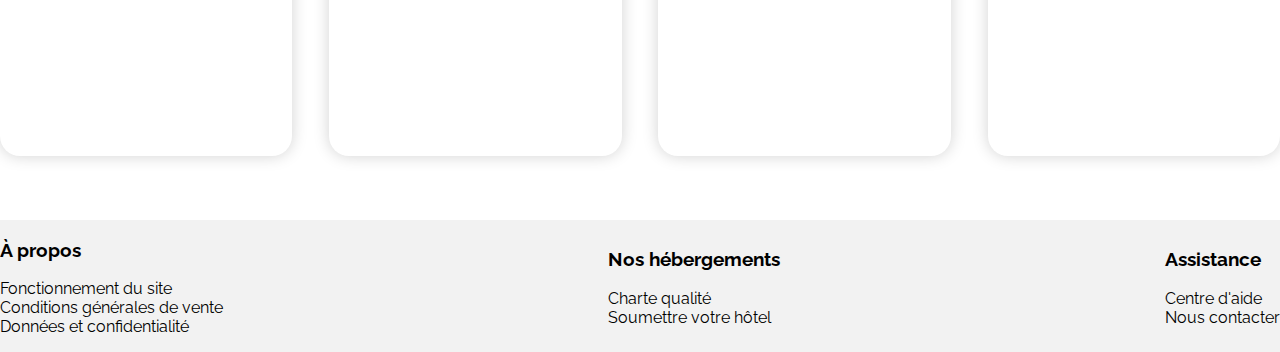
==== commit d322f88e: "Ajout d'id sur le html et section activités terminée" ====
--- a/reservia.html
+++ b/reservia.html
@@ -285,16 +285,16 @@
 
             <div id="activites">
                 <h2>Activités à Marseille</h2>
-                <a href="#">
-                    <figure>
-                        <img
-                            src="images/activites/4_small/reno-laithienne-QUgJhdY5Fyk-unsplash.jpg"
+                <a href="#" id="item1">
+                    <figure>
+                        <img
+                            src="images/activites/3_medium/reno-laithienne-QUgJhdY5Fyk-unsplash.jpg"
                             alt="Photo du Vieux Port"
                         />
                         <figcaption>Vieux Port</figcaption>
                     </figure>
                 </a>
-                <a href="#">
+                <a href="#" id="item2">
                     <figure>
                         <img
                             src="images/activites/4_small/paul-hermann-QFTrLdQIRhI-unsplash.jpg"
@@ -303,7 +303,7 @@
                         <figcaption>Fort de Pomègues</figcaption>
                     </figure>
                 </a>
-                <a href="#">
+                <a href="#" id="item3">
                     <figure>
                         <img
                             src="images/activites/4_small/kevin-hikari-rV_Qd1l-VXg-unsplash.jpg"
@@ -312,16 +312,16 @@
                         <figcaption>Îles du Frioul</figcaption>
                     </figure>
                 </a>
-                <a href="#">
-                    <figure>
-                        <img
-                            src="images/activites/4_small/kilyan-sockalingum-NR8-cBCN3aI-unsplash.jpg"
+                <a href="#" id="item4">
+                    <figure>
+                        <img
+                            src="images/activites/3_medium/kilyan-sockalingum-NR8-cBCN3aI-unsplash.jpg"
                             alt="Photo du parc National des Calanques"
                         />
                         <figcaption>Parc National des Calanques</figcaption>
                     </figure>
                 </a>
-                <a href="#">
+                <a href="#" id="item5">
                     <figure>
                         <img
                             src="images/activites/4_small/florian-wehde-xW9e8gdotxI-unsplash.jpg"
@@ -330,7 +330,7 @@
                         <figcaption>Notre-Dame-de-la-Garde</figcaption>
                     </figure>
                 </a>
-                <a href="#">
+                <a href="#" id="item6">
                     <figure>
                         <img
                             src="images/activites/4_small/lena-paulin-wH2-EJoDcV0-unsplash.jpg"
--- a/style.css
+++ b/style.css
@@ -3,6 +3,10 @@
 @import url("https://fonts.googleapis.com/css2?family=Raleway:wght@300;400;500;600;700;800;900&display=swap");
 
 /* Éléments principaux de la page */
+
+html {
+    scroll-behavior: smooth;
+}
 
 body {
     font-family: "Raleway", "Sans serif";
@@ -11,10 +15,6 @@
     margin-top: 0;
 }
 
-:focus {
-    outline: none;
-}
-
 a {
     color: black;
     text-decoration: none;
@@ -57,8 +57,7 @@
     padding: 2rem;
 }
 
-.menu a:hover,
-.menu a:focus {
+.menu a:hover {
     color: #0065fc;
     border-top: 3px solid #0065fc;
 }
@@ -129,12 +128,11 @@
     align-items: center;
     border: 2.5px solid #d9d9d9;
     border-radius: 2rem;
-    transition: all 0.2s ease-out;
-}
-
-#filtres div:hover,
-#filtres div:focus {
-    background-color: #f3f8ff;
+    transition: all 0.1s ease-out;
+}
+
+#filtres div:hover {
+    background-color: #deebff;
     transform: scale(1.015);
 }
 
@@ -143,8 +141,8 @@
 #romance i,
 #animaux i {
     display: flex;
-    height: 3rem;
-    width: 3rem;
+    height: 3.15rem;
+    width: 3.25rem;
     margin-left: -2px;
     background-color: #deebff;
     border-radius: 100%;
@@ -180,6 +178,7 @@
 }
 
 /* Section hébergements */
+/* Should've used grid */
 
 #hebergements {
     display: flex;
@@ -206,12 +205,21 @@
     height: 12.5rem;
 }
 
-#heberge_globaux h2, #afficher {
+#heberge_globaux h2{
     height: 2rem;
     max-height: 2rem;
     flex: 100%;
     font-weight: bold;
     margin-left: 1rem;
+}
+
+#afficher {
+    max-width: 10ch;
+    max-height: 2rem;
+    margin-right: 43rem;
+    font-weight: bold;
+    font-size: 1.25rem;
+    justify-self: flex-start;
 }
 
 .hotel {
@@ -335,6 +343,83 @@
     color: #d9d9d9;
 }
 
+/* Activités */
+
+#activites {
+    margin: 4rem 0;
+    display: grid;
+    grid-template-columns: repeat(4, 1fr);
+    grid-template-rows: auto 14rem 2rem 2rem 2rem 14rem;
+    row-gap: 0.1rem;
+    column-gap: 2.3rem;
+}
+
+
+#activites h2 {
+    grid-column: 1;
+    grid-row: 1;
+    margin-top: 0;
+    margin-bottom: 1.5rem;
+}
+
+#item1 {
+    grid-column: 1/2;
+    grid-row: 2/7;
+}
+
+#item2 {
+    grid-column: 2/3;
+    grid-row: 2/5;
+}
+
+#item3 {
+    grid-row: 6/7;
+    grid-column: 2/3;
+}
+
+#item4 {
+    grid-row: 2/7;
+    grid-column: 3/4;
+}
+
+#item5 {
+    grid-row: 2/3;
+    grid-column: 4/5;
+}
+
+#item6 {
+    grid-row: 4/7;
+    grid-column: 4/5;
+}
+
+#activites figure {
+    border-radius: 1.25rem;
+    box-shadow: 0 0 16px #0000002e;
+    width: 100%;
+    height: 100%;
+    margin: 0;
+}
+
+#activites figcaption {
+    margin: 0.85rem 0 0 1.2rem;
+}
+
+#activites img {
+    width: 100%;
+    height: 90%;
+    object-fit: cover;
+    border-top-left-radius: 1.25rem;
+    border-top-right-radius: 1.25rem;
+}
+
+#item2 img, #item6 img {
+    height: 81%;
+}
+
+#item3 img, #item5 img {
+    height: 76%;
+}
+
 /* Footer */
 
 footer {
